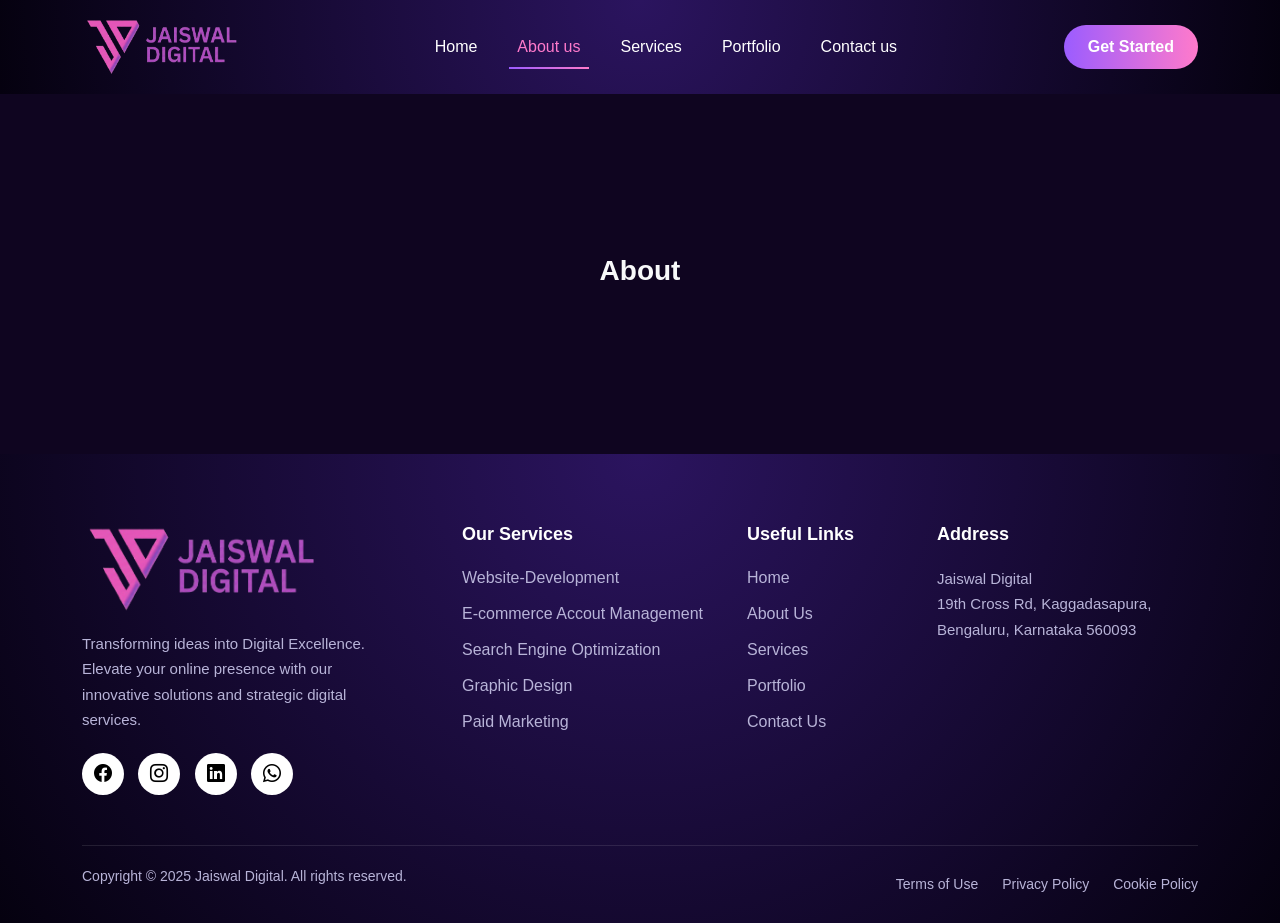
==== about.html @ 60060dbb "page create and navigate route" ====
<!DOCTYPE html>
<html lang="en">
  <head>
    <meta charset="UTF-8" />
    <meta http-equiv="X-UA-Compatible" content="IE=edge" />
    <meta name="viewport" content="width=device-width, initial-scale=1.0" />
    <meta
      name="description"
      content="Digital Marketing Agency and Ecommerce Management Services | Call now!"
    />
    <title>
      Digital Marketing Agency and Ecommerce Management Services | Jaiswal
      Digital
    </title>
    <link rel="icon" href="assets/images/favicon.ico" />
    <link rel="stylesheet" href="assets/css/bootstrap.min.css" />
    <link rel="stylesheet" href="assets/css/style.css" />
    <link
      href="https://cdn.jsdelivr.net/npm/bootstrap-icons/font/bootstrap-icons.css"
      rel="stylesheet"
    />
  </head>
  <body>
    <header class="header">
      <nav class="navbar navbar-expand-lg py-0">
        <div class="container">
          <!-- Logo -->
          <a class="navbar-brand d-flex align-items-center" href="index.html">
            <img
              src="assets/images/jaiswal-digital-logo.png"
              alt="Logo"
              class="logo"
            />
          </a>

          <!-- Mobile Toggle -->
          <button
            class="navbar-toggler text-white"
            type="button"
            data-bs-toggle="collapse"
            data-bs-target="#mainNavbar"
          >
            <span class="navbar-toggler-icon"></span>
          </button>

          <!-- Menu -->
          <div
            class="collapse navbar-collapse justify-content-center"
            id="mainNavbar"
          >
            <ul class="navbar-nav gap-lg-4">
              <li class="nav-item">
                <a class="nav-link " href="index.html">Home</a>
              </li>

              <li class="nav-item">
                <a class="nav-link active" href="about.html">About us</a>
              </li>

              <li class="nav-item">
                <a class="nav-link" href="services.html">Services</a>
              </li>

              <!-- <li class="nav-item dropdown">
                <a
                  class="nav-link dropdown-toggle"
                  href="#"
                  role="button"
                  data-bs-toggle="dropdown"
                >
                  Services
                </a>
                <ul class="dropdown-menu custom-dropdown">
                  <li>
                    <a class="dropdown-item" href="#">Website-Development</a>
                  </li>
                  <li>
                    <a class="dropdown-item" href="#"
                      >E-commerce Accout Management</a
                    >
                  </li>
                  <li>
                    <a class="dropdown-item" href="#">Graphic Designing</a>
                  </li>
                  <li>
                    <a class="dropdown-item" href="#"
                      >Search Engine Optimization</a
                    >
                  </li>
                  <li>
                    <a class="dropdown-item" href="#">Social Media Marketing</a>
                  </li>
                  <li><a class="dropdown-item" href="#">Paid Marketing</a></li>
                </ul>
              </li> -->

              <li class="nav-item">
                <a class="nav-link" href="portfolio.html">Portfolio</a>
              </li>

              <li class="nav-item">
                <a class="nav-link" href="contact.html">Contact us</a>
              </li>
            </ul>
          </div>

          <!-- Button -->
          <div class="d-none d-lg-block">
            <a href="#" class="btn gradient-btn">Get Started</a>
          </div>
        </div>
      </nav>
    </header>

    <Section class="hero-section min-vh-40 d-flex align-items-center">
      <div class=" container">
        <div class="row">
          <div class="col-12 text-center">
            <h1 class=" fs-3 text-light">About</h1>
          </div>
        </div>
      </div>
    </Section>

    <footer class="footer">
      <div class="container">
        <div class="row gy-4">
          <!-- Brand Column -->
          <div class="col-lg-4 col-md-6">
            <div class="footer-brand">
              <div class="d-flex align-items-center mb-3">
                <img
                  src="assets/images/jaiswal-digital-logo.png"
                  alt="Jaiswal-digital"
                  class="footer-logo"
                />
              </div>

              <p class="footer-text pe-lg-5">
                Transforming ideas into Digital Excellence. Elevate your online
                presence with our innovative solutions and strategic digital
                services.
              </p>

              <div class="footer-social">
                <a href="#"><i class="bi bi-facebook"></i></a>
                <a href="#"><i class="bi bi-instagram"></i></a>
                <a href="#"><i class="bi bi-linkedin"></i></a>
                <a href="#"><i class="bi bi-whatsapp"></i></a>
              </div>
            </div>
          </div>

          <!-- Services -->
          <div class="col-lg-3 col-md-6">
            <h5 class="footer-title">Our Services</h5>
            <ul class="footer-links">
              <li><a href="#">Website-Development</a></li>
              <li><a href="#">E-commerce Accout Management</a></li>
              <li><a href="#">Search Engine Optimization</a></li>
              <li><a href="#">Graphic Design</a></li>
              <li><a href="#">Paid Marketing</a></li>
            </ul>
          </div>

          <!-- Support -->
          <div class="col-lg-2 col-md-6">
            <h5 class="footer-title">Useful Links</h5>
            <ul class="footer-links">
              <li><a href="#">Home</a></li>
              <li><a href="#">About Us</a></li>
              <li><a href="#">Services</a></li>
              <li><a href="#">Portfolio</a></li>
              <li><a href="#">Contact Us</a></li>
            </ul>
          </div>

          <!-- Company -->
          <div class="col-lg-3 col-md-6">
            <h5 class="footer-title">Address</h5>
            <p class="footer-text">
                Jaiswal Digital <br/>19th Cross Rd, Kaggadasapura,<br/> Bengaluru, Karnataka 560093
              </p>
          </div>
        </div>

        <!-- Bottom Bar -->
        <div class="footer-bottom">
          <p>Copyright © 2025 Jaiswal Digital. All rights reserved.</p>
          <div class="footer-policy">
            <a href="#">Terms of Use</a>
            <a href="#">Privacy Policy</a>
            <a href="#">Cookie Policy</a>
          </div>
        </div>
      </div>
    </footer>

    <script src="assets/js/bootstrap.bundle.min.js"></script>
    <script src="assets/js/main.js"></script>
  </body>
</html>
---- assets/css/style.css ----
@import url("../fonts/poppins.css");

*,
*::before,
*::after {
    box-sizing: border-box;
    margin: 0;
    padding: 0;
}

body {
    font-family: "Poppins", sans-serif;
    background-color: #0F0520;
}

h1,
h2,
h3 {
    font-weight: 700;
}

p {
    font-weight: 400;
}

.line-through {
    text-decoration: line-through;
}

.text-decoration-none {
    text-decoration: none;
}

.min-vh-40 {
    min-height: 40vh;
}

/* HEADER BACKGROUND */
.header {
    background: radial-gradient(circle at top, #2b145f, #05010f);
    padding: 12px 0;
}

/* LOGO */
.logo {
    width: 10rem;
    height: auto;
    margin-right: 10px;
}

.brand-text {
    font-size: 22px;
    font-weight: 700;
    color: #fff;
}

/* NAV LINKS */
.navbar-nav .nav-link {
    color: #ffffff;
    font-weight: 500;
    position: relative;
}

.navbar-nav .nav-link.active,
.navbar-nav .nav-link:hover {
    color: #ff7acb; 
}

.nav-link.active::after {
  content: "";
  position: absolute;
  bottom: -2px;
  left: 0;
  width: 100%;
  height: 2px;
  background: linear-gradient(90deg, #9b5cff, #ff7acb);
}

/* DROPDOWN */
.custom-dropdown {
    background: #2a243d;
    border-radius: 12px;
    padding: 10px;
    border: none;
}

.custom-dropdown .dropdown-item {
    color: #fff;
    padding: 10px 15px;
    border-radius: 8px;
}

.custom-dropdown .dropdown-item:hover {
    background: #3d345c;
    color: #ff7acb;
}

/* BUTTON */
.gradient-btn {
    padding: 10px 24px;
    border-radius: 30px;
    font-weight: 600;
    color: #fff;
    background: linear-gradient(90deg, #9b5cff, #ff7acb);
    border: none;
}

.gradient-btn:hover {
    opacity: 0.9;
    color: #fff;
}

/* MOBILE FIX */
.navbar-toggler {
    border-color: rgba(255, 255, 255, 0.2);
}

/* FOOTER */
.footer {
    background: radial-gradient(circle at top, #2b145f, #05010f);
    padding: 70px 0 0;
    color: #b8b4d8;
}

.footer-logo {
    width: 15rem;
    height: auto;
}

.footer-text {
    font-size: 15px;
    line-height: 1.7;
    margin-bottom: 20px;
}

/* TITLES */
.footer-title {
    color: #ffffff;
    font-size: 18px;
    margin-bottom: 20px;
    font-weight: 600;
}

/* LINKS */
.footer-links {
    list-style: none;
    padding: 0;
}

.footer-links li {
    margin-bottom: 12px;
}

.footer-links a {
    color: #b8b4d8;
    text-decoration: none;
    transition: 0.3s;
}

.footer-links a:hover {
    color: #ff7acb;
}

/* SOCIAL ICONS */
.footer-social a {
    display: inline-flex;
    align-items: center;
    justify-content: center;
    width: 42px;
    height: 42px;
    border-radius: 50%;
    background: #ffffff;
    color: #000;
    margin-right: 10px;
    font-size: 18px;
    transition: 0.3s;
}

.footer-social a:hover {
    background: linear-gradient(90deg, #9b5cff, #ff7acb);
    color: #fff;
}

/* BOTTOM BAR */
.footer-bottom {
    border-top: 1px solid rgba(255, 255, 255, 0.1);
    margin-top: 50px;
    padding: 20px 0;
    display: flex;
    flex-wrap: wrap;
    justify-content: space-between;
    align-items: center;
    font-size: 14px;
}

.footer-policy a {
    color: #b8b4d8;
    margin-left: 20px;
    text-decoration: none;
}

.footer-policy a:hover {
    color: #ff7acb;
}
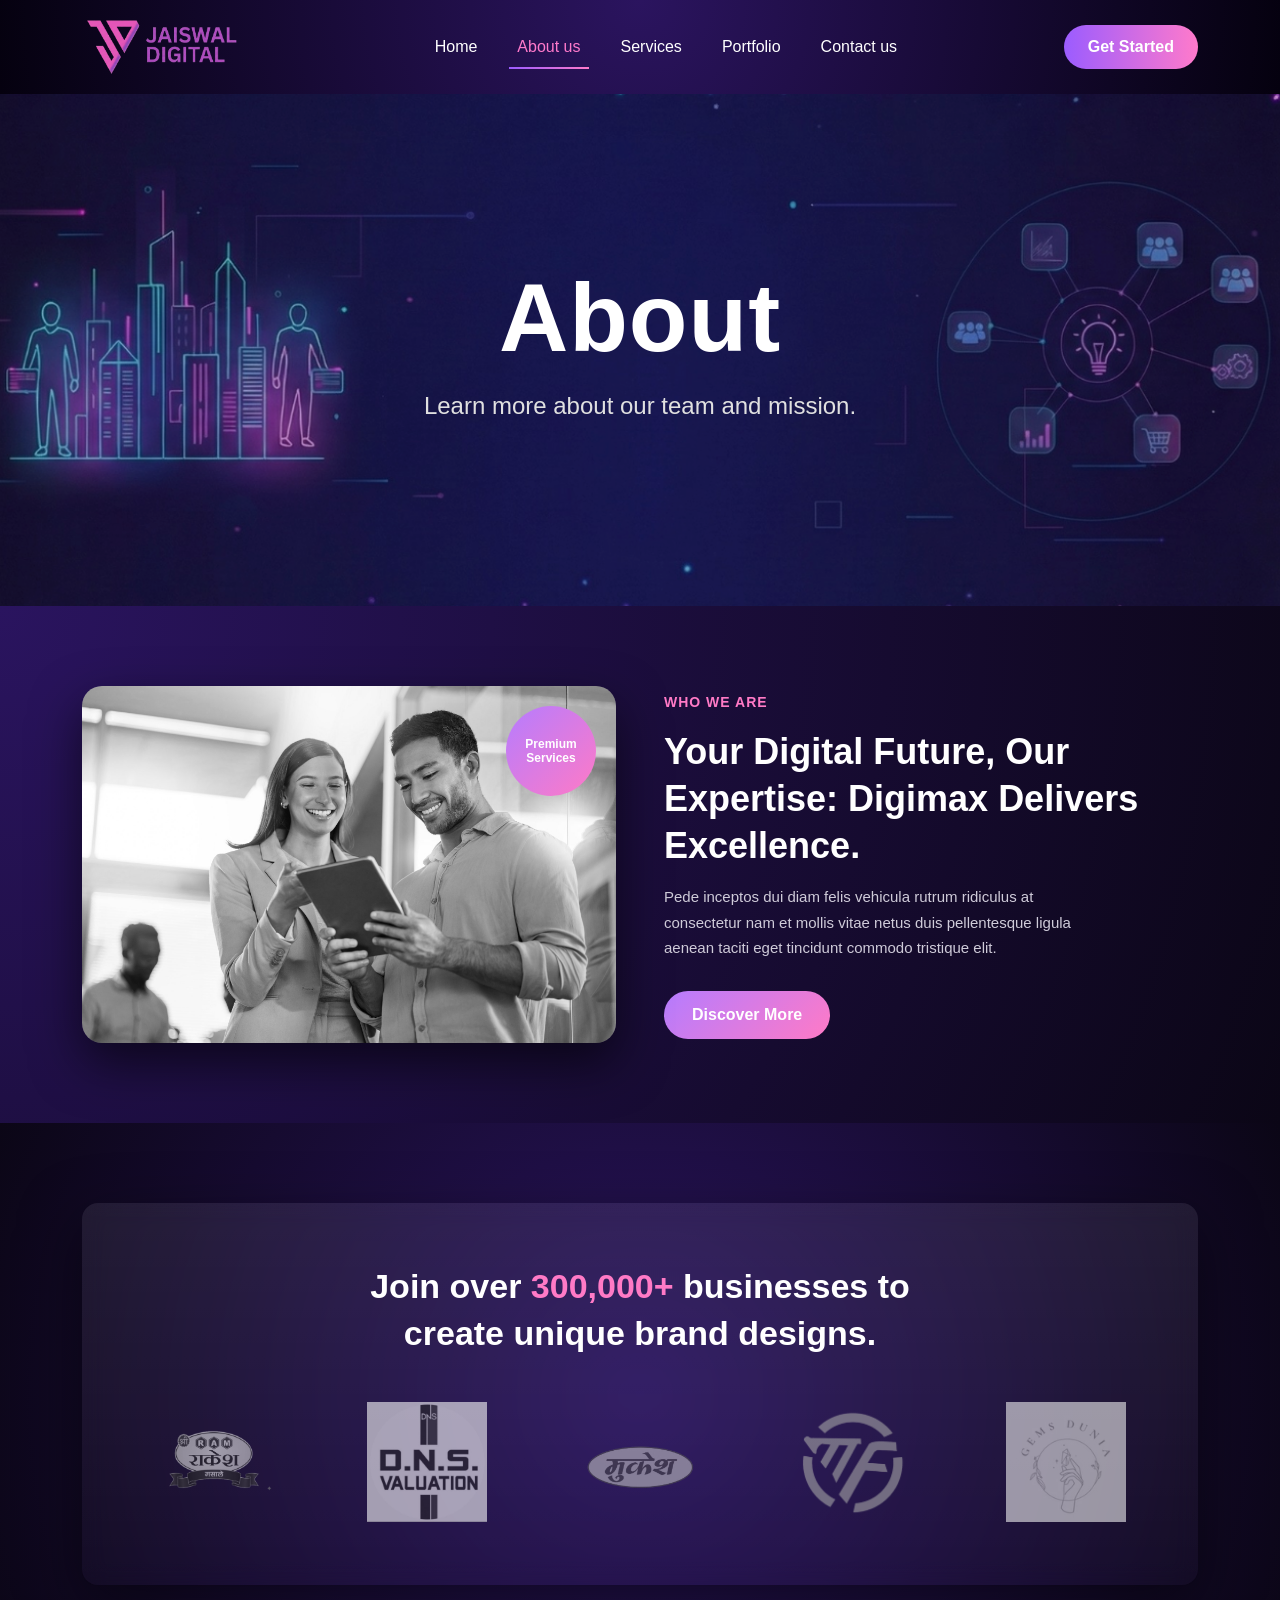
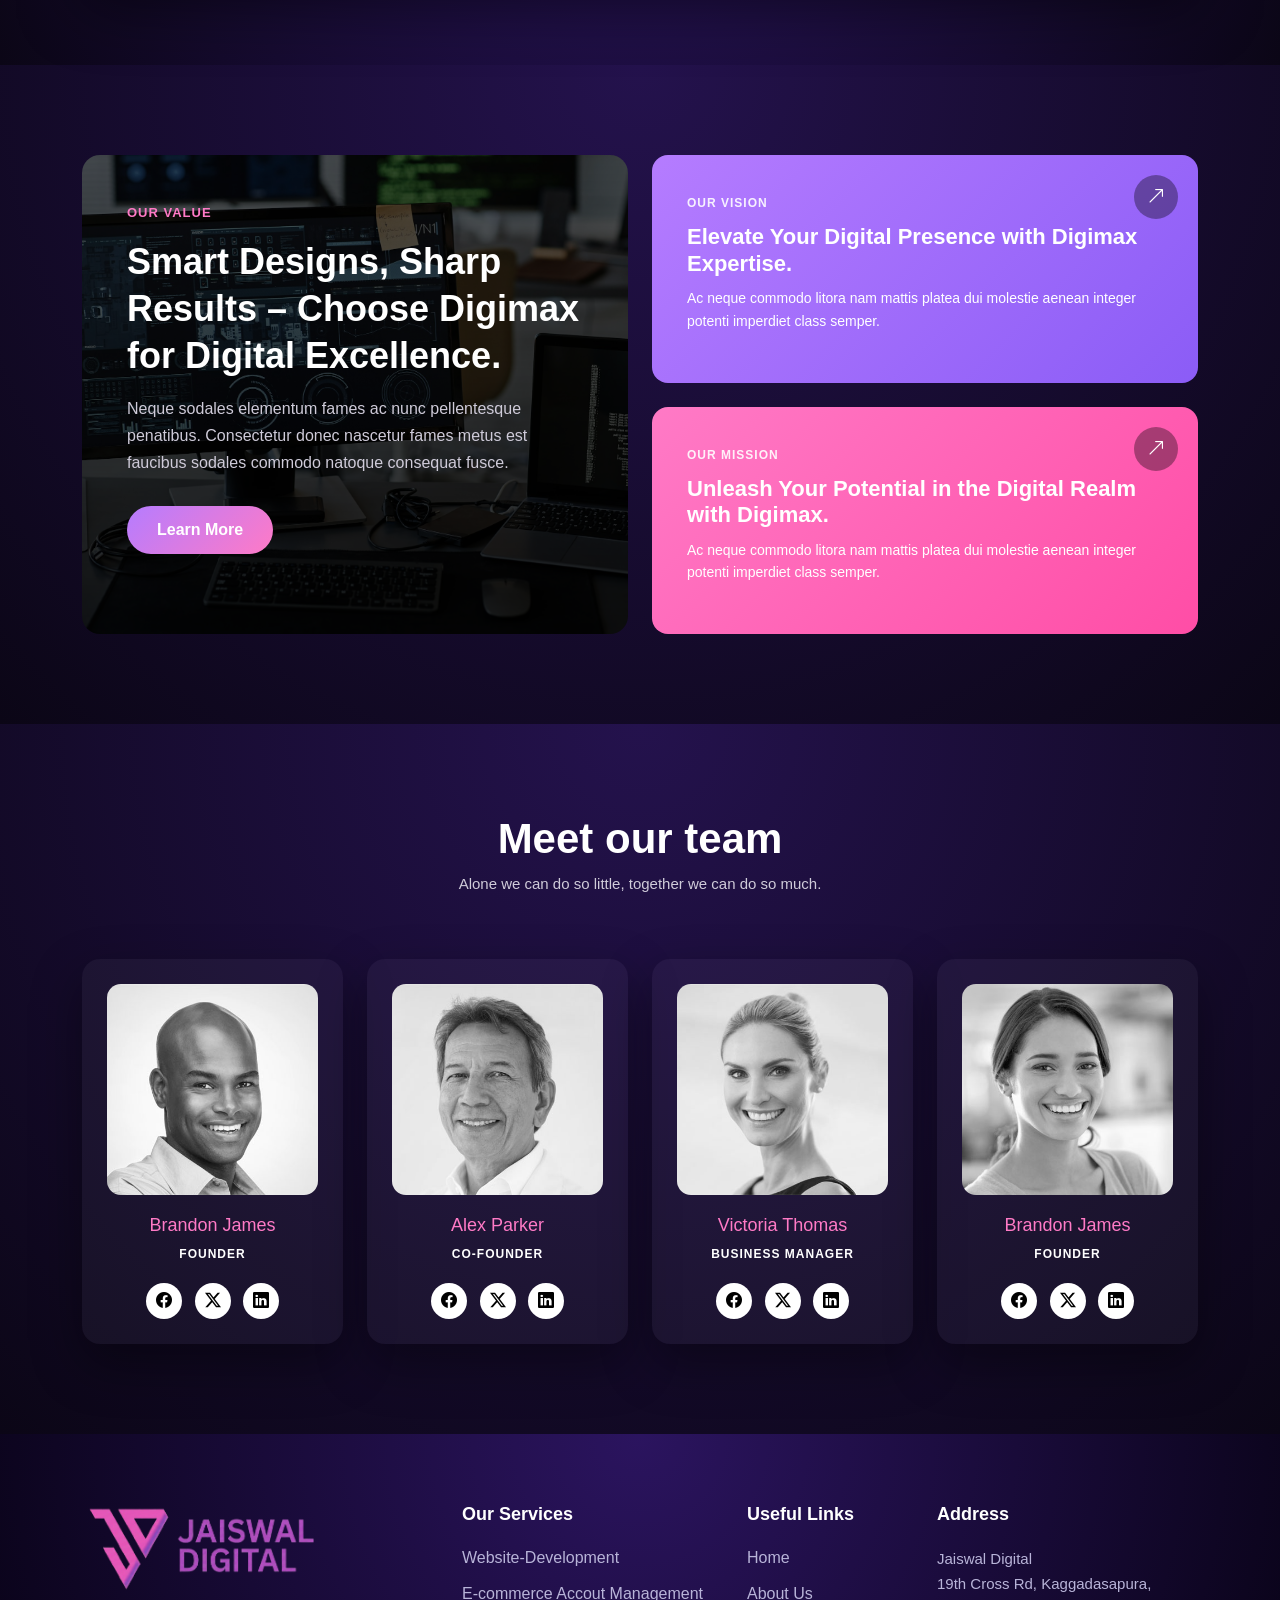
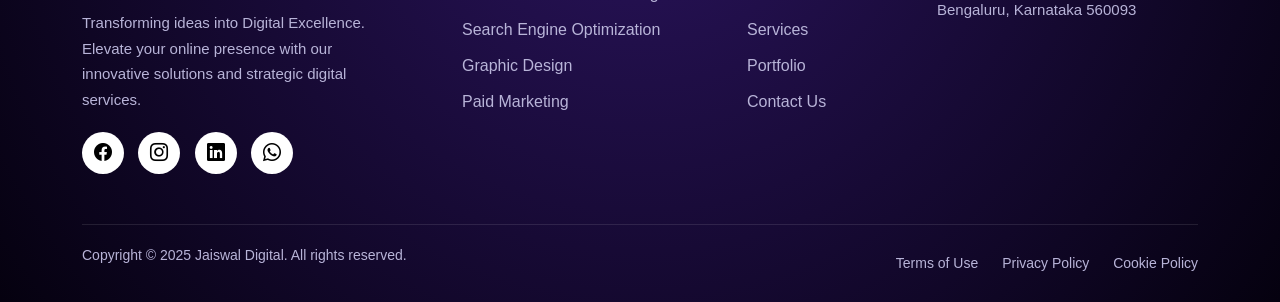
==== commit f34f2f8d: "create about and service page" ====
--- a/about.html
+++ b/about.html
@@ -1,67 +1,52 @@
 <!DOCTYPE html>
 <html lang="en">
-  <head>
-    <meta charset="UTF-8" />
-    <meta http-equiv="X-UA-Compatible" content="IE=edge" />
-    <meta name="viewport" content="width=device-width, initial-scale=1.0" />
-    <meta
-      name="description"
-      content="Digital Marketing Agency and Ecommerce Management Services | Call now!"
-    />
-    <title>
-      Digital Marketing Agency and Ecommerce Management Services | Jaiswal
-      Digital
-    </title>
-    <link rel="icon" href="assets/images/favicon.ico" />
-    <link rel="stylesheet" href="assets/css/bootstrap.min.css" />
-    <link rel="stylesheet" href="assets/css/style.css" />
-    <link
-      href="https://cdn.jsdelivr.net/npm/bootstrap-icons/font/bootstrap-icons.css"
-      rel="stylesheet"
-    />
-  </head>
-  <body>
-    <header class="header">
-      <nav class="navbar navbar-expand-lg py-0">
-        <div class="container">
-          <!-- Logo -->
-          <a class="navbar-brand d-flex align-items-center" href="index.html">
-            <img
-              src="assets/images/jaiswal-digital-logo.png"
-              alt="Logo"
-              class="logo"
-            />
-          </a>
-
-          <!-- Mobile Toggle -->
-          <button
-            class="navbar-toggler text-white"
-            type="button"
-            data-bs-toggle="collapse"
-            data-bs-target="#mainNavbar"
-          >
-            <span class="navbar-toggler-icon"></span>
-          </button>
-
-          <!-- Menu -->
-          <div
-            class="collapse navbar-collapse justify-content-center"
-            id="mainNavbar"
-          >
-            <ul class="navbar-nav gap-lg-4">
-              <li class="nav-item">
-                <a class="nav-link " href="index.html">Home</a>
-              </li>
-
-              <li class="nav-item">
-                <a class="nav-link active" href="about.html">About us</a>
-              </li>
-
-              <li class="nav-item">
-                <a class="nav-link" href="services.html">Services</a>
-              </li>
-
-              <!-- <li class="nav-item dropdown">
+
+<head>
+  <meta charset="UTF-8" />
+  <meta http-equiv="X-UA-Compatible" content="IE=edge" />
+  <meta name="viewport" content="width=device-width, initial-scale=1.0" />
+  <meta name="description" content="Digital Marketing Agency and Ecommerce Management Services | Call now!" />
+  <title>
+    Digital Marketing Agency and Ecommerce Management Services | Jaiswal
+    Digital
+  </title>
+  <link rel="icon" href="assets/images/favicon.ico" />
+  <link rel="stylesheet" href="assets/css/bootstrap.min.css" />
+  <link rel="stylesheet" href="assets/css/style.css" />
+  <link rel="stylesheet" href="assets/css/about.css" />
+  <link href="https://cdn.jsdelivr.net/npm/bootstrap-icons/font/bootstrap-icons.css" rel="stylesheet" />
+</head>
+
+<body>
+  <header class="header">
+    <nav class="navbar navbar-expand-lg py-0">
+      <div class="container">
+        <!-- Logo -->
+        <a class="navbar-brand d-flex align-items-center" href="index.html">
+          <img src="assets/images/jaiswal-digital-logo.png" alt="Logo" class="logo" />
+        </a>
+
+        <!-- Mobile Toggle -->
+        <button class="navbar-toggler text-white" type="button" data-bs-toggle="collapse" data-bs-target="#mainNavbar">
+          <span class="navbar-toggler-icon"></span>
+        </button>
+
+        <!-- Menu -->
+        <div class="collapse navbar-collapse justify-content-center" id="mainNavbar">
+          <ul class="navbar-nav gap-lg-4">
+            <li class="nav-item">
+              <a class="nav-link " href="index.html">Home</a>
+            </li>
+
+            <li class="nav-item">
+              <a class="nav-link active" href="about.html">About us</a>
+            </li>
+
+            <li class="nav-item">
+              <a class="nav-link" href="services.html">Services</a>
+            </li>
+
+            <!-- <li class="nav-item dropdown">
                 <a
                   class="nav-link dropdown-toggle"
                   href="#"
@@ -94,109 +79,315 @@
                 </ul>
               </li> -->
 
-              <li class="nav-item">
-                <a class="nav-link" href="portfolio.html">Portfolio</a>
-              </li>
-
-              <li class="nav-item">
-                <a class="nav-link" href="contact.html">Contact us</a>
-              </li>
-            </ul>
-          </div>
-
-          <!-- Button -->
-          <div class="d-none d-lg-block">
-            <a href="#" class="btn gradient-btn">Get Started</a>
-          </div>
-        </div>
-      </nav>
-    </header>
-
-    <Section class="hero-section min-vh-40 d-flex align-items-center">
-      <div class=" container">
-        <div class="row">
-          <div class="col-12 text-center">
-            <h1 class=" fs-3 text-light">About</h1>
-          </div>
-        </div>
-      </div>
-    </Section>
-
-    <footer class="footer">
-      <div class="container">
-        <div class="row gy-4">
-          <!-- Brand Column -->
-          <div class="col-lg-4 col-md-6">
-            <div class="footer-brand">
-              <div class="d-flex align-items-center mb-3">
-                <img
-                  src="assets/images/jaiswal-digital-logo.png"
-                  alt="Jaiswal-digital"
-                  class="footer-logo"
-                />
+            <li class="nav-item">
+              <a class="nav-link" href="portfolio.html">Portfolio</a>
+            </li>
+
+            <li class="nav-item">
+              <a class="nav-link" href="contact.html">Contact us</a>
+            </li>
+          </ul>
+        </div>
+
+        <!-- Button -->
+        <div class="d-none d-lg-block">
+          <a href="#" class="btn gradient-btn">Get Started</a>
+        </div>
+      </div>
+    </nav>
+  </header>
+
+  <section class="hero-section d-flex align-items-center">
+    <div class="container">
+      <div class="row">
+        <div class="col-12 text-center">
+          <h1 class="hero-title">About</h1>
+          <p class="hero-subtitle">
+            Learn more about our team and mission.
+          </p>
+        </div>
+      </div>
+    </div>
+  </section>
+
+  <section class="about-section">
+    <div class="container">
+      <div class="row align-items-center g-5">
+        <!-- Left Image -->
+        <div class="col-lg-6">
+          <div class="about-image-wrapper">
+            <img src="assets/images/about-pic1.jpg" alt="About Us" class="about-image" />
+
+            <!-- Badge -->
+            <div class="premium-badge">
+              <span>Premium<br>Services</span>
+            </div>
+          </div>
+        </div>
+
+        <!-- Right Content -->
+        <div class="col-lg-6">
+          <div class="about-content pe-5">
+            <span class="section-tag">WHO WE ARE</span>
+
+            <h2>
+              Your Digital Future, Our Expertise:
+              Digimax Delivers Excellence.
+            </h2>
+
+            <p class="pe-5">
+              Pede inceptos dui diam felis vehicula rutrum ridiculus at consectetur
+              nam et mollis vitae netus duis pellentesque ligula aenean taciti
+              eget tincidunt commodo tristique elit.
+            </p>
+
+            <a href="#" class="btn-discover">Discover More</a>
+          </div>
+        </div>
+
+      </div>
+    </div>
+  </section>
+
+  <section class="trusted-section">
+    <div class="container">
+      <div class="trusted-box">
+
+        <h2 class="trusted-title">
+          Join over <span>300,000+</span> businesses to<br>
+          create unique brand designs.
+        </h2>
+
+        <div class="trusted-logos">
+          <img src="assets/images/rakesh-masala-logo.png" alt="Brand Logo">
+          <img src="assets/images/dns-valuation.jpeg" alt="Brand Logo">
+          <img src="assets/images/mukesh-logo.png" alt="Brand Logo">
+          <img src="assets/images/mobile-factory.png" alt="Brand Logo">
+          <img src="assets/images/gems-dunia-logo.avif" alt="Brand Logo">
+        </div>
+
+      </div>
+    </div>
+  </section>
+
+  <section class="vision-mission-section">
+    <div class="container">
+      <div class="row g-4 align-items-stretch">
+
+        <!-- LEFT CONTENT -->
+        <div class="col-lg-6">
+          <div class="vision-left h-100">
+            <span class="tag">OUR VALUE</span>
+
+            <h2>
+              Smart Designs, Sharp Results – Choose
+              Digimax for Digital Excellence.
+            </h2>
+
+            <p>
+              Neque sodales elementum fames ac nunc pellentesque penatibus.
+              Consectetur donec nascetur fames metus est faucibus sodales
+              commodo natoque consequat fusce.
+            </p>
+
+            <a href="#" class="btn-learn">Learn More</a>
+          </div>
+        </div>
+
+        <!-- RIGHT CONTENT -->
+        <div class="col-lg-6">
+          <div class="row g-4">
+
+            <!-- Vision -->
+            <div class="col-12">
+              <div class="info-card purple">
+                <span class="small-tag">OUR VISION</span>
+                <h3>Elevate Your Digital Presence with Digimax Expertise.</h3>
+                <p>
+                  Ac neque commodo litora nam mattis platea dui molestie aenean
+                  integer potenti imperdiet class semper.
+                </p>
+
+                <span class="arrow-btn">
+                  <i class="bi bi-arrow-up-right"></i>
+                </span>
               </div>
-
-              <p class="footer-text pe-lg-5">
-                Transforming ideas into Digital Excellence. Elevate your online
-                presence with our innovative solutions and strategic digital
-                services.
-              </p>
-
-              <div class="footer-social">
-                <a href="#"><i class="bi bi-facebook"></i></a>
-                <a href="#"><i class="bi bi-instagram"></i></a>
-                <a href="#"><i class="bi bi-linkedin"></i></a>
-                <a href="#"><i class="bi bi-whatsapp"></i></a>
+            </div>
+
+            <!-- Mission -->
+            <div class="col-12">
+              <div class="info-card pink">
+                <span class="small-tag">OUR MISSION</span>
+                <h3>Unleash Your Potential in the Digital Realm with Digimax.</h3>
+                <p>
+                  Ac neque commodo litora nam mattis platea dui molestie aenean
+                  integer potenti imperdiet class semper.
+                </p>
+
+                <span class="arrow-btn">
+                  <i class="bi bi-arrow-up-right"></i>
+                </span>
               </div>
             </div>
-          </div>
-
-          <!-- Services -->
-          <div class="col-lg-3 col-md-6">
-            <h5 class="footer-title">Our Services</h5>
-            <ul class="footer-links">
-              <li><a href="#">Website-Development</a></li>
-              <li><a href="#">E-commerce Accout Management</a></li>
-              <li><a href="#">Search Engine Optimization</a></li>
-              <li><a href="#">Graphic Design</a></li>
-              <li><a href="#">Paid Marketing</a></li>
-            </ul>
-          </div>
-
-          <!-- Support -->
-          <div class="col-lg-2 col-md-6">
-            <h5 class="footer-title">Useful Links</h5>
-            <ul class="footer-links">
-              <li><a href="#">Home</a></li>
-              <li><a href="#">About Us</a></li>
-              <li><a href="#">Services</a></li>
-              <li><a href="#">Portfolio</a></li>
-              <li><a href="#">Contact Us</a></li>
-            </ul>
-          </div>
-
-          <!-- Company -->
-          <div class="col-lg-3 col-md-6">
-            <h5 class="footer-title">Address</h5>
-            <p class="footer-text">
-                Jaiswal Digital <br/>19th Cross Rd, Kaggadasapura,<br/> Bengaluru, Karnataka 560093
-              </p>
-          </div>
-        </div>
-
-        <!-- Bottom Bar -->
-        <div class="footer-bottom">
-          <p>Copyright © 2025 Jaiswal Digital. All rights reserved.</p>
-          <div class="footer-policy">
-            <a href="#">Terms of Use</a>
-            <a href="#">Privacy Policy</a>
-            <a href="#">Cookie Policy</a>
-          </div>
-        </div>
-      </div>
-    </footer>
-
-    <script src="assets/js/bootstrap.bundle.min.js"></script>
-    <script src="assets/js/main.js"></script>
-  </body>
-</html>
+
+          </div>
+        </div>
+
+      </div>
+    </div>
+  </section>
+
+  <section class="team-section">
+    <div class="container">
+
+      <!-- Section Heading -->
+      <div class="row mb-5 align-items-center">
+        <div class="col-lg-12 text-center">
+          <h2 class="team-title">Meet our team</h2>
+          <p class="team-subtitle">
+            Alone we can do so little, together we can do so much.
+          </p>
+        </div>
+      </div>
+
+      <!-- Team Cards -->
+      <div class="row g-4">
+
+        <!-- Team Member -->
+        <div class="col-lg-3 col-md-6">
+          <div class="team-card">
+            <img src="./assets/images/team1.jpg" alt="Team Member">
+            <h4>Brandon James</h4>
+            <span>FOUNDER</span>
+
+            <div class="team-social">
+              <a href="#"><i class="bi bi-facebook"></i></a>
+              <a href="#"><i class="bi bi-twitter-x"></i></a>
+              <a href="#"><i class="bi bi-linkedin"></i></a>
+            </div>
+          </div>
+        </div>
+
+        <div class="col-lg-3 col-md-6">
+          <div class="team-card">
+            <img src="./assets/images/team2.jpg" alt="Team Member">
+            <h4>Alex Parker</h4>
+            <span>CO-FOUNDER</span>
+
+            <div class="team-social">
+              <a href="#"><i class="bi bi-facebook"></i></a>
+              <a href="#"><i class="bi bi-twitter-x"></i></a>
+              <a href="#"><i class="bi bi-linkedin"></i></a>
+            </div>
+          </div>
+        </div>
+
+        <!-- Active / Highlighted Card -->
+        <div class="col-lg-3 col-md-6">
+          <div class="team-card">
+            <img src="./assets/images/team3.jpg" alt="Team Member">
+            <h4>Victoria Thomas</h4>
+            <span>BUSINESS MANAGER</span>
+
+            <div class="team-social">
+              <a href="#"><i class="bi bi-facebook"></i></a>
+              <a href="#"><i class="bi bi-twitter-x"></i></a>
+              <a href="#"><i class="bi bi-linkedin"></i></a>
+            </div>
+          </div>
+        </div>
+
+        <div class="col-lg-3 col-md-6">
+          <div class="team-card">
+            <img src="./assets/images/team4.jpg" alt="Team Member">
+            <h4>Brandon James</h4>
+            <span>FOUNDER</span>
+
+            <div class="team-social">
+              <a href="#"><i class="bi bi-facebook"></i></a>
+              <a href="#"><i class="bi bi-twitter-x"></i></a>
+              <a href="#"><i class="bi bi-linkedin"></i></a>
+            </div>
+          </div>
+        </div>
+
+      </div>
+    </div>
+  </section>
+
+
+  <footer class="footer">
+    <div class="container">
+      <div class="row gy-4">
+        <!-- Brand Column -->
+        <div class="col-lg-4 col-md-6">
+          <div class="footer-brand">
+            <div class="d-flex align-items-center mb-3">
+              <img src="assets/images/jaiswal-digital-logo.png" alt="Jaiswal-digital" class="footer-logo" />
+            </div>
+
+            <p class="footer-text pe-lg-5">
+              Transforming ideas into Digital Excellence. Elevate your online
+              presence with our innovative solutions and strategic digital
+              services.
+            </p>
+
+            <div class="footer-social">
+              <a href="#"><i class="bi bi-facebook"></i></a>
+              <a href="#"><i class="bi bi-instagram"></i></a>
+              <a href="#"><i class="bi bi-linkedin"></i></a>
+              <a href="#"><i class="bi bi-whatsapp"></i></a>
+            </div>
+          </div>
+        </div>
+
+        <!-- Services -->
+        <div class="col-lg-3 col-md-6">
+          <h5 class="footer-title">Our Services</h5>
+          <ul class="footer-links">
+            <li><a href="#">Website-Development</a></li>
+            <li><a href="#">E-commerce Accout Management</a></li>
+            <li><a href="#">Search Engine Optimization</a></li>
+            <li><a href="#">Graphic Design</a></li>
+            <li><a href="#">Paid Marketing</a></li>
+          </ul>
+        </div>
+
+        <!-- Support -->
+        <div class="col-lg-2 col-md-6">
+          <h5 class="footer-title">Useful Links</h5>
+          <ul class="footer-links">
+            <li><a href="#">Home</a></li>
+            <li><a href="#">About Us</a></li>
+            <li><a href="#">Services</a></li>
+            <li><a href="#">Portfolio</a></li>
+            <li><a href="#">Contact Us</a></li>
+          </ul>
+        </div>
+
+        <!-- Company -->
+        <div class="col-lg-3 col-md-6">
+          <h5 class="footer-title">Address</h5>
+          <p class="footer-text">
+            Jaiswal Digital <br />19th Cross Rd, Kaggadasapura,<br /> Bengaluru, Karnataka 560093
+          </p>
+        </div>
+      </div>
+
+      <!-- Bottom Bar -->
+      <div class="footer-bottom">
+        <p>Copyright © 2025 Jaiswal Digital. All rights reserved.</p>
+        <div class="footer-policy">
+          <a href="#">Terms of Use</a>
+          <a href="#">Privacy Policy</a>
+          <a href="#">Cookie Policy</a>
+        </div>
+      </div>
+    </div>
+  </footer>
+
+  <script src="assets/js/bootstrap.bundle.min.js"></script>
+  <script src="assets/js/main.js"></script>
+</body>
+
+</html>
--- a/assets/css/style.css
+++ b/assets/css/style.css
@@ -63,17 +63,17 @@
 
 .navbar-nav .nav-link.active,
 .navbar-nav .nav-link:hover {
-    color: #ff7acb; 
+    color: #ff7acb;
 }
 
 .nav-link.active::after {
-  content: "";
-  position: absolute;
-  bottom: -2px;
-  left: 0;
-  width: 100%;
-  height: 2px;
-  background: linear-gradient(90deg, #9b5cff, #ff7acb);
+    content: "";
+    position: absolute;
+    bottom: -2px;
+    left: 0;
+    width: 100%;
+    height: 2px;
+    background: linear-gradient(90deg, #9b5cff, #ff7acb);
 }
 
 /* DROPDOWN */
--- a/assets/css/about.css
+++ b/assets/css/about.css
@@ -0,0 +1,413 @@
+/* ================================
+   HERO SECTION
+================================ */
+.hero-section {
+    min-height: 32rem;
+    background: url("../images/about-banner.png") center / cover no-repeat;
+    position: relative;
+}
+
+.hero-section::before {
+    content: "";
+    position: absolute;
+    inset: 0;
+    background: rgba(10, 5, 25, 0.2);
+}
+
+.hero-section .container {
+    position: relative;
+    z-index: 2;
+}
+
+.hero-title {
+    font-size: 6rem;
+    font-weight: 700;
+    color: #ffffff;
+    letter-spacing: 1px;
+}
+
+.hero-subtitle {
+    margin-top: 12px;
+    font-size: 1.5rem;
+    color: #e0e0e0;
+    line-height: 1.6;
+}
+
+/* ================================
+   ABOUT SECTION
+================================ */
+.about-section {
+    padding: 80px 0;
+    background: radial-gradient(circle at top left, #2a145f, #0b0616);
+}
+
+/* Image */
+.about-image-wrapper {
+    position: relative;
+    border-radius: 20px;
+    overflow: hidden;
+    box-shadow: 0 20px 50px rgba(0, 0, 0, 0.6);
+}
+
+.about-image {
+    width: 100%;
+    display: block;
+    filter: grayscale(100%);
+    transition: filter 0.4s ease, transform 0.4s ease;
+}
+
+.about-image-wrapper:hover .about-image {
+    filter: grayscale(0%);
+    transform: scale(1.03);
+}
+
+/* Badge */
+.premium-badge {
+    position: absolute;
+    top: 20px;
+    right: 20px;
+    width: 90px;
+    height: 90px;
+    background: linear-gradient(135deg, #b57cff, #ff7ac6);
+    border-radius: 50%;
+    display: flex;
+    align-items: center;
+    justify-content: center;
+}
+
+.premium-badge span {
+    color: #fff;
+    font-size: 12px;
+    font-weight: 600;
+    text-align: center;
+    line-height: 1.2;
+}
+
+/* Content */
+.about-content {
+    color: #ffffff;
+}
+
+.section-tag {
+    color: #ff7ac6;
+    font-size: 14px;
+    font-weight: 600;
+    letter-spacing: 1px;
+}
+
+.about-content h2 {
+    font-size: 36px;
+    font-weight: 700;
+    margin: 15px 0;
+    line-height: 1.3;
+}
+
+.about-content p {
+    color: #cfcbd9;
+    font-size: 15px;
+    line-height: 1.7;
+    margin-bottom: 30px;
+}
+
+/* Button */
+.btn-discover {
+    display: inline-block;
+    padding: 12px 28px;
+    border-radius: 30px;
+    background: linear-gradient(135deg, #b57cff, #ff7ac6);
+    color: #fff;
+    text-decoration: none;
+    font-weight: 600;
+    transition: background 0.3s ease, transform 0.3s ease;
+}
+
+.btn-discover:hover {
+    background: linear-gradient(135deg, #ff7ac6, #b57cff);
+    transform: translateY(-2px);
+}
+
+/* ================================
+   TRUSTED / BRANDS SECTION
+================================ */
+.trusted-section {
+    padding: 80px 0;
+    background: radial-gradient(circle at center, #2a145f, #0b0616);
+}
+
+.trusted-box {
+    background: linear-gradient(180deg,
+            rgba(255, 255, 255, 0.08),
+            rgba(255, 255, 255, 0.02));
+    border-radius: 16px;
+    padding: 60px 40px;
+    text-align: center;
+    backdrop-filter: blur(12px);
+    box-shadow: 0 20px 60px rgba(0, 0, 0, 0.5);
+}
+
+.trusted-title {
+    color: #ffffff;
+    font-size: 34px;
+    font-weight: 700;
+    line-height: 1.4;
+    margin-bottom: 40px;
+}
+
+.trusted-title span {
+    color: #ff7ac6;
+}
+
+.trusted-logos {
+    display: grid;
+    grid-template-columns: repeat(auto-fit, minmax(120px, 1fr));
+    gap: 30px;
+    align-items: center;
+}
+
+.trusted-logos img {
+    max-width: 120px;
+    margin: auto;
+    opacity: 0.6;
+    filter: grayscale(100%);
+    transition: all 0.3s ease;
+}
+
+.trusted-logos img:hover {
+    opacity: 1;
+    filter: grayscale(0%);
+    transform: scale(1.05);
+}
+
+/* ================================
+   VISION & MISSION SECTION
+================================ */
+.vision-mission-section {
+    padding: 90px 0;
+    background: radial-gradient(circle at top, #24124d, #0b0616);
+}
+
+/* Left Card */
+.vision-left {
+    height: 100%;
+    background:
+        linear-gradient(rgba(0, 0, 0, 0.6), rgba(0, 0, 0, 0.85)),
+        url("../images/about-pic2.jpg") center / cover no-repeat;
+    border-radius: 18px;
+    padding: 45px;
+    color: #ffffff;
+}
+
+.tag {
+    color: #ff7ac6;
+    font-size: 13px;
+    font-weight: 600;
+    letter-spacing: 1px;
+}
+
+.vision-left h2 {
+    font-size: 36px;
+    margin: 15px 0;
+    line-height: 1.3;
+}
+
+.vision-left p {
+    color: #cfcbd9;
+    line-height: 1.7;
+    margin-bottom: 30px;
+}
+
+.btn-learn {
+    display: inline-block;
+    padding: 12px 30px;
+    border-radius: 30px;
+    background: linear-gradient(135deg, #b57cff, #ff7ac6);
+    color: #ffffff;
+    text-decoration: none;
+    font-weight: 600;
+}
+
+/* Right Cards */
+.info-card {
+    position: relative;
+    padding: 35px;
+    border-radius: 16px;
+    color: #ffffff;
+    transition: transform 0.35s ease;
+}
+
+.info-card:hover {
+    transform: translateY(-6px);
+}
+
+.info-card h3 {
+    font-size: 22px;
+    margin: 10px 0;
+}
+
+.info-card p {
+    font-size: 14px;
+    line-height: 1.6;
+}
+
+.small-tag {
+    font-size: 12px;
+    font-weight: 600;
+    letter-spacing: 1px;
+    opacity: 0.9;
+}
+
+.info-card.purple {
+    background: linear-gradient(135deg, #b57cff, #8b5cf6);
+}
+
+.info-card.pink {
+    background: linear-gradient(135deg, #ff7ac6, #ff4da6);
+}
+
+/* Arrow Button (Bootstrap Icon) */
+.arrow-btn {
+    position: absolute;
+    top: 20px;
+    right: 20px;
+    width: 44px;
+    height: 44px;
+    background: rgba(0, 0, 0, 0.35);
+    border-radius: 50%;
+    display: flex;
+    align-items: center;
+    justify-content: center;
+}
+
+.arrow-btn i {
+    font-size: 18px;
+    color: #ffffff;
+    transition: transform 0.35s ease;
+}
+
+/* Arrow rotate on hover */
+.info-card:hover .arrow-btn i {
+    transform: rotate(45deg);
+}
+
+.team-section {
+    padding: 90px 0;
+    background: radial-gradient(circle at top, #24124d, #0b0616);
+}
+
+/* Heading */
+.team-title {
+    color: #ffffff;
+    font-size: 42px;
+    font-weight: 700;
+}
+
+.team-subtitle {
+    color: #cfcbd9;
+    font-size: 15px;
+
+}
+
+/* Card */
+.team-card {
+    background: rgba(255, 255, 255, 0.04);
+    border-radius: 18px;
+    padding: 25px;
+    text-align: center;
+    transition: all 0.35s ease;
+    box-shadow: 0 20px 50px rgba(0, 0, 0, 0.4);
+}
+
+.team-card img {
+    width: 100%;
+    border-radius: 14px;
+    margin-bottom: 20px;
+    filter: grayscale(100%);
+    transition: all 0.35s ease;
+}
+
+.team-card h4 {
+    color: #ff7ac6;
+    font-size: 18px;
+    margin-bottom: 4px;
+}
+
+.team-card span {
+    color: #ffffff;
+    font-size: 12px;
+    font-weight: 600;
+    letter-spacing: 1px;
+}
+
+/* Social Icons */
+.team-social {
+    margin-top: 18px;
+}
+
+.team-social a {
+    display: inline-flex;
+    align-items: center;
+    justify-content: center;
+    width: 36px;
+    height: 36px;
+    background: #ffffff;
+    color: #000000;
+    border-radius: 50%;
+    margin: 0 4px;
+    transition: all 0.3s ease;
+}
+
+.team-social a:hover {
+    background: #ff7ac6;
+    color: #ffffff;
+}
+
+/* Hover Effects */
+.team-card:hover {
+    transform: translateY(-10px);
+    border: 1px solid #b57cff;
+}
+
+.team-card:hover img {
+    filter: grayscale(0%);
+}
+
+
+.team-card.active img {
+    filter: grayscale(0%);
+}
+
+/* ================================
+   RESPONSIVE
+================================ */
+@media (max-width: 991px) {
+    .hero-title {
+        font-size: 4rem;
+    }
+
+    .vision-left {
+        padding: 35px;
+    }
+}
+
+@media (max-width: 768px) {
+    .trusted-title {
+        font-size: 26px;
+    }
+
+    .trusted-box {
+        padding: 40px 20px;
+    }
+
+    .hero-title {
+        font-size: 3rem;
+    }
+
+    .team-title {
+        font-size: 32px;
+    }
+
+    .team-subtitle {
+        text-align: left;
+        margin-top: 10px;
+    }
+}
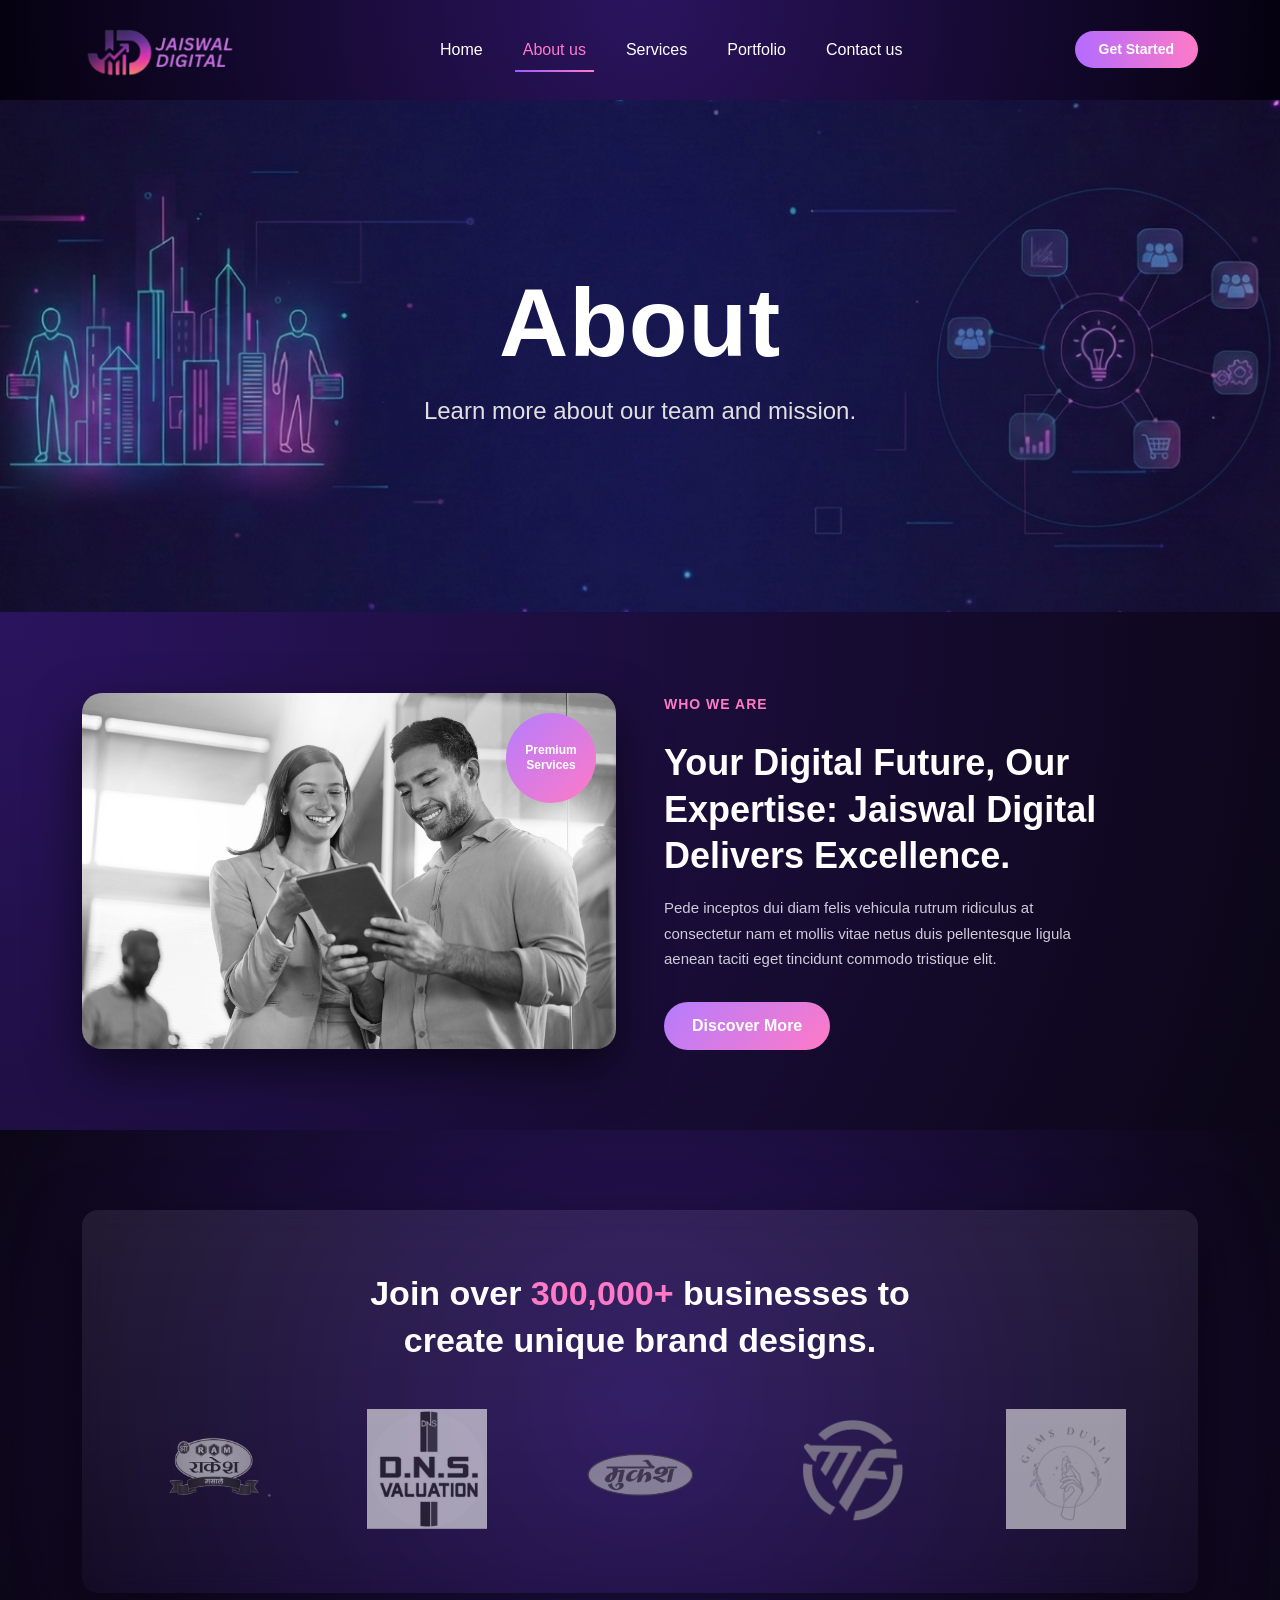
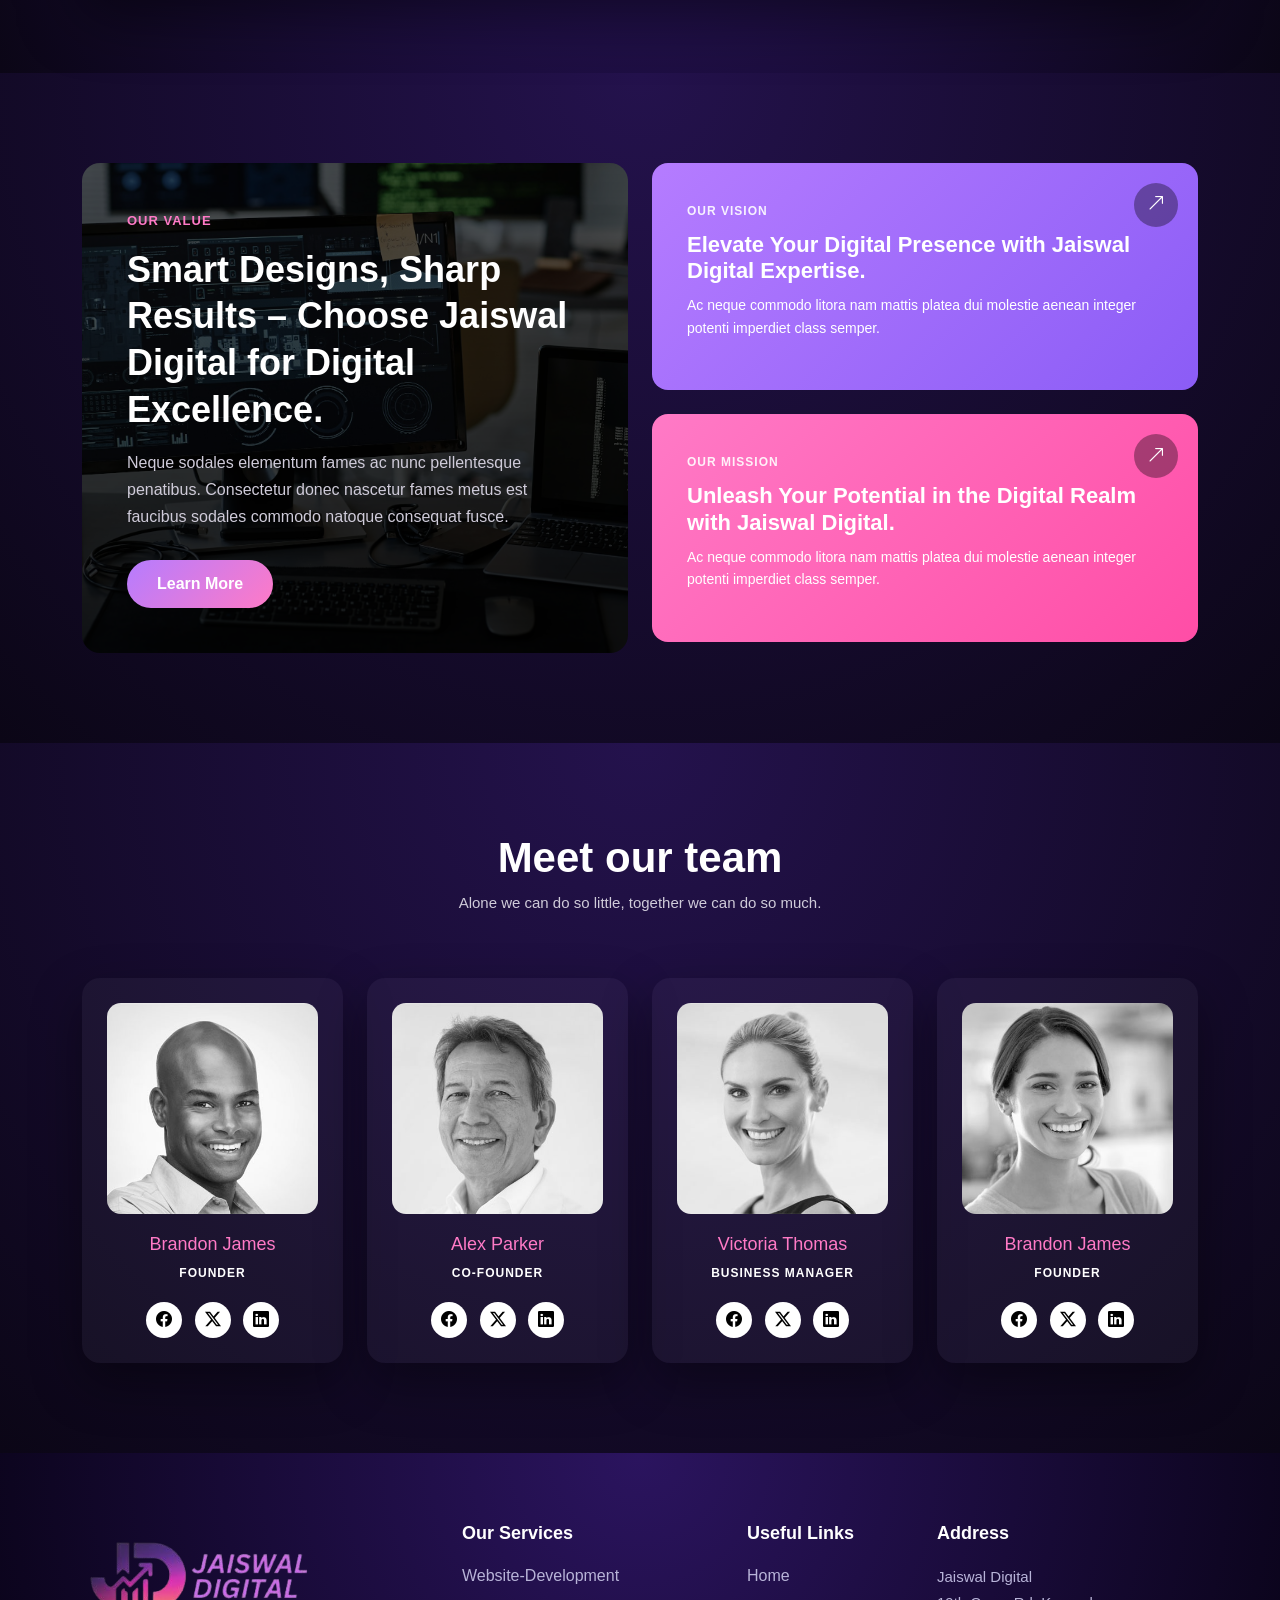
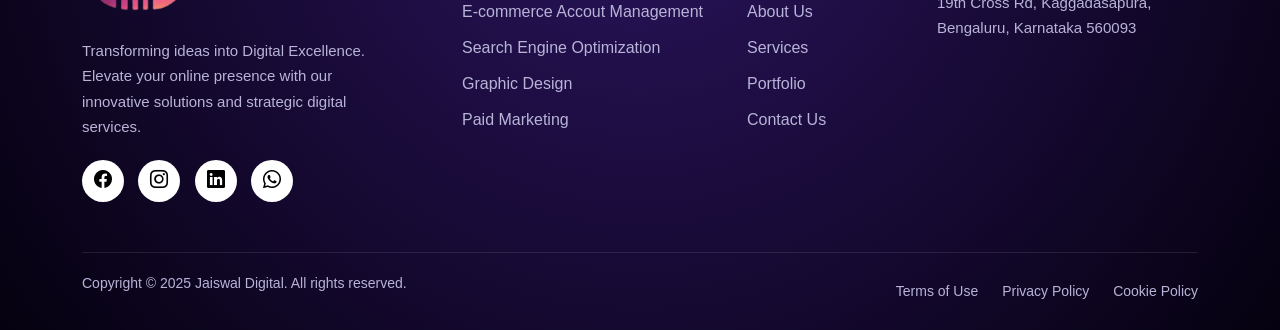
==== commit 92f2d08a: "home page create" ====
--- a/about.html
+++ b/about.html
@@ -10,7 +10,7 @@
     Digital Marketing Agency and Ecommerce Management Services | Jaiswal
     Digital
   </title>
-  <link rel="icon" href="assets/images/favicon.ico" />
+  <link rel="icon" href="assets/images/favicon.png" />
   <link rel="stylesheet" href="assets/css/bootstrap.min.css" />
   <link rel="stylesheet" href="assets/css/style.css" />
   <link rel="stylesheet" href="assets/css/about.css" />
@@ -132,7 +132,7 @@
 
             <h2>
               Your Digital Future, Our Expertise:
-              Digimax Delivers Excellence.
+              Jaiswal Digital Delivers Excellence.
             </h2>
 
             <p class="pe-5">
@@ -181,7 +181,7 @@
 
             <h2>
               Smart Designs, Sharp Results – Choose
-              Digimax for Digital Excellence.
+              Jaiswal Digital for Digital Excellence.
             </h2>
 
             <p>
@@ -202,7 +202,7 @@
             <div class="col-12">
               <div class="info-card purple">
                 <span class="small-tag">OUR VISION</span>
-                <h3>Elevate Your Digital Presence with Digimax Expertise.</h3>
+                <h3>Elevate Your Digital Presence with Jaiswal Digital Expertise.</h3>
                 <p>
                   Ac neque commodo litora nam mattis platea dui molestie aenean
                   integer potenti imperdiet class semper.
@@ -218,7 +218,7 @@
             <div class="col-12">
               <div class="info-card pink">
                 <span class="small-tag">OUR MISSION</span>
-                <h3>Unleash Your Potential in the Digital Realm with Digimax.</h3>
+                <h3>Unleash Your Potential in the Digital Realm with Jaiswal Digital.</h3>
                 <p>
                   Ac neque commodo litora nam mattis platea dui molestie aenean
                   integer potenti imperdiet class semper.
--- a/assets/css/style.css
+++ b/assets/css/style.css
@@ -106,6 +106,7 @@
 }
 
 .gradient-btn:hover {
+    background: linear-gradient(90deg, #ff7acb, #9b5cff);
     opacity: 0.9;
     color: #fff;
 }
@@ -114,6 +115,452 @@
 .navbar-toggler {
     border-color: rgba(255, 255, 255, 0.2);
 }
+
+.hero-section {
+    min-height: 28rem;
+    background: url("../images/home-banner.png") center/cover no-repeat;
+    position: relative;
+}
+
+.hero-badge {
+  padding: 6px 16px;
+  border-radius: 50px;
+  font-size: 12px;
+  letter-spacing: 1px;
+  border: 1px solid #ff7adf;
+  color: #ff7adf;
+}
+
+.hero-section::before {
+    content: "";
+    position: absolute;
+    inset: 0;
+    background: rgba(10, 5, 25, 0.5);
+}
+
+.hero-section .container {
+    position: relative;
+    z-index: 2;
+}
+
+.hero-title {
+    font-size: 6rem;
+    font-weight: 700;
+    color: #ffffff;
+    letter-spacing: 1px;
+}
+
+.hero-subtitle {
+    margin-top: 12px;
+    font-size: 1.5rem;
+    color: #e0e0e0;
+    line-height: 1.6;
+}
+
+/* ================================
+   TRUSTED / BRANDS SECTION
+================================ */
+.trusted-section {
+    padding: 80px 0;
+    background: radial-gradient(circle at center, #2a145f, #0b0616);
+}
+
+.trusted-box {
+    background: linear-gradient(180deg,
+            rgba(255, 255, 255, 0.08),
+            rgba(255, 255, 255, 0.02));
+    border-radius: 16px;
+    padding: 60px 40px;
+    text-align: center;
+    backdrop-filter: blur(12px);
+    box-shadow: 0 20px 60px rgba(0, 0, 0, 0.5);
+}
+
+.trusted-title {
+    color: #ffffff;
+    font-size: 34px;
+    font-weight: 700;
+    line-height: 1.4;
+    margin-bottom: 40px;
+}
+
+.trusted-title span {
+    color: #ff7ac6;
+}
+
+.trusted-logos {
+    display: grid;
+    grid-template-columns: repeat(auto-fit, minmax(120px, 1fr));
+    gap: 30px;
+    align-items: center;
+}
+
+.trusted-logos img {
+    max-width: 120px;
+    margin: auto;
+    opacity: 0.6;
+    filter: grayscale(100%);
+    transition: all 0.3s ease;
+}
+
+.trusted-logos img:hover {
+    opacity: 1;
+    filter: grayscale(0%);
+    transform: scale(1.05);
+}
+
+.services-cards-section {
+    padding: 100px 0;
+    background: radial-gradient(circle at top, #24124d, #0b0616);
+}
+
+.section-tag {
+    display: inline-block;
+    margin-bottom: 10px;
+    color: #ff7ac6;
+    font-size: 13px;
+    font-weight: 600;
+    letter-spacing: 1px;
+}
+
+.section-title {
+    color: #ffffff;
+    font-size: 36px;
+    font-weight: 700;
+    line-height: 1.3;
+}
+
+
+.service-card {
+    height: 100%;
+    padding: 40px 35px;
+    border-radius: 18px;
+    background: linear-gradient(180deg,
+            rgba(255, 255, 255, 0.06),
+            rgba(255, 255, 255, 0.02));
+    border: 1px solid rgba(255, 255, 255, 0.08);
+    backdrop-filter: blur(10px);
+    transition: all 0.35s ease;
+}
+
+/* Hover & Active State */
+.service-card:hover,
+.service-card.active {
+    border-color: #b57cff;
+    /* one border only */
+    box-shadow: 0 2px 20px rgba(181, 124, 255, 0.35);
+    /* glow */
+    transform: translateY(-10px);
+}
+
+/* ======================================
+   ICON
+====================================== */
+.service-icon {
+    width: 52px;
+    height: 52px;
+    background: rgba(255, 255, 255, 0.08);
+    border-radius: 12px;
+    display: flex;
+    align-items: center;
+    justify-content: center;
+    margin-bottom: 20px;
+}
+
+.service-icon i {
+    font-size: 22px;
+    color: #ff7ac6;
+    transition: color 0.3s ease;
+}
+
+/* Icon color change on hover */
+.service-card:hover .service-icon i {
+    color: #b57cff;
+}
+
+/* ======================================
+   CARD CONTENT
+====================================== */
+.service-card h4 {
+    margin-bottom: 12px;
+    color: #ffffff;
+    font-size: 20px;
+    font-weight: 600;
+}
+
+.service-card p {
+    margin-bottom: 30px;
+    color: #cfcbd9;
+    font-size: 14px;
+    line-height: 1.6;
+}
+
+/* ======================================
+   BUTTON
+====================================== */
+.btn-service {
+    display: inline-block;
+    padding: 10px 26px;
+    border-radius: 25px;
+    background: linear-gradient(135deg, #b57cff, #ff7ac6);
+    color: #ffffff;
+    font-size: 13px;
+    font-weight: 600;
+    text-decoration: none;
+    transition: transform 0.3s ease;
+}
+
+.btn-service:hover {
+    transform: translateY(-2px);
+}
+
+.how-it-works {
+  padding: 100px 0;
+  background: radial-gradient(circle at top, #3b136f, #12001f);
+  color: #fff;
+}
+
+.section-tag {
+  color: #ff7ac7;
+  font-weight: 600;
+  letter-spacing: 1px;
+  font-size: 14px;
+}
+
+.section-title {
+  font-size: 42px;
+  font-weight: 700;
+  margin-top: 10px;
+}
+
+.work-card {
+  position: relative;
+  padding: 40px 25px;
+}
+
+.work-card::after {
+  content: "";
+  position: absolute;
+  top: 10%;
+  right: 0;
+  width: 1px;
+  height: 80%;
+  background: rgba(255, 255, 255, 0.1);
+}
+
+.col-lg-3:last-child .work-card::after {
+  display: none;
+}
+
+.icon-circle {
+  width: 80px;
+  height: 80px;
+  background: linear-gradient(135deg, #ff7ac7, #b36bff);
+  border-radius: 50%;
+  display: flex;
+  align-items: center;
+  justify-content: center;
+  margin: 0 auto 20px;
+}
+
+.icon-circle i {
+  font-size: 32px;
+  color: #fff;
+}
+
+.work-card h5 {
+  font-size: 20px;
+  margin-bottom: 10px;
+}
+
+.work-card p {
+  font-size: 15px;
+  color: #cfc6dc;
+  margin-bottom: 20px;
+}
+
+.gradient-btn {
+  padding: 8px 24px;
+  border-radius: 30px;
+  font-size: 14px;
+  color: #fff;
+  background: linear-gradient(90deg, #b36bff, #ff7ac7);
+  border: none;
+}
+
+
+
+.gradient-btn:hover {
+background: linear-gradient(90deg, #ff7acb, #9b5cff);
+  opacity: 0.9;
+  color: #fff;
+}
+
+.testimonial-section {
+    padding: 100px 0;
+    background: radial-gradient(circle at top, #24124d, #0b0616);
+}
+
+.testimonial-card {
+    background: rgba(255, 255, 255, 0.06);
+    border-radius: 18px;
+    padding: 40px 30px;
+    text-align: center;
+    color: #fff;
+    height: 100%;
+    backdrop-filter: blur(10px);
+    border: 1px solid rgba(255, 255, 255, 0.08);
+}
+
+/* Avatar */
+.testimonial-card .avatar {
+    width: 60px;
+    height: 60px;
+    border-radius: 50%;
+    object-fit: cover;
+    margin-bottom: 20px;
+    border: 3px solid #b57cff;
+}
+
+/* Text */
+.testimonial-card p {
+    font-size: 14px;
+    line-height: 1.7;
+    color: #cfcbd9;
+    margin-bottom: 20px;
+}
+
+.testimonial-card h5 {
+    margin-bottom: 4px;
+    font-size: 16px;
+    font-weight: 600;
+}
+
+.testimonial-card span {
+    font-size: 13px;
+    font-weight: 600;
+    color: #ff7ac6;
+}
+
+/* Indicators */
+.testimonial-indicators {
+    position: relative;
+    margin-top: 30px;
+}
+
+.testimonial-indicators button {
+    width: 1px;
+    height: 1px;
+    border-radius: 50%;
+    background-color: #777;
+}
+
+.testimonial-indicators .active {
+    background-color: #ff7ac6;
+}
+
+.skills-section {
+    background: radial-gradient(circle at top left, #24124d, #0b0616);
+}
+
+/* Left Content */
+.skills-content {
+    padding: 90px 80px;
+    height: 100%;
+    color: #ffffff;
+    background-image:
+        linear-gradient(rgba(255, 255, 255, 0.04) 1px,
+            transparent 1px),
+        linear-gradient(90deg,
+            rgba(255, 255, 255, 0.04) 1px,
+            transparent 1px);
+    background-size: 60px 60px;
+}
+
+.skills-content h2 {
+    font-size: 40px;
+    font-weight: 700;
+    line-height: 1.25;
+    margin: 15px 0 20px;
+}
+
+.skills-desc {
+    color: #cfcbd9;
+    font-size: 15px;
+    line-height: 1.7;
+    margin-bottom: 40px;
+}
+
+/* Skill Item */
+.skill-item {
+    margin-bottom: 28px;
+}
+
+.skill-label {
+    display: flex;
+    justify-content: space-between;
+    margin-bottom: 8px;
+    font-size: 14px;
+    font-weight: 600;
+}
+
+/* Progress Bar */
+.progress {
+    height: 8px;
+    background: rgba(255, 255, 255, 0.15);
+    border-radius: 10px;
+    overflow: hidden;
+}
+
+.progress-bar {
+    height: 100%;
+    background: linear-gradient(135deg, #b57cff, #ff7ac6);
+    border-radius: 10px;
+}
+
+.contact-form {
+    background: rgba(255, 255, 255, 0.05);
+    backdrop-filter: blur(12px);
+    padding: 30px;
+    border-radius: 16px;
+    color: #fff;
+}
+
+.contact-form h3 {
+    margin-bottom: 10px;
+}
+
+.contact-form p {
+    color: #cfcfcf;
+    font-size: 14px;
+}
+
+.contact-form .form-control {
+    background: rgba(255, 255, 255, 0.05);
+    border: none;
+    color: #fff;
+}
+
+.contact-form .form-control::placeholder {
+    color: #aaa;
+}
+
+.btn-gradient {
+    padding: 10px 24px;
+    border-radius: 30px;
+    font-weight: 600;
+    color: #fff;
+    background: linear-gradient(90deg, #9b5cff, #ff7acb);
+    border: none;
+}
+
+.btn-gradient:hover {
+    background: linear-gradient(90deg, #ff7acb, #9b5cff);
+    opacity: 0.9;
+    color: #fff;
+}
+
+
 
 /* FOOTER */
 .footer {
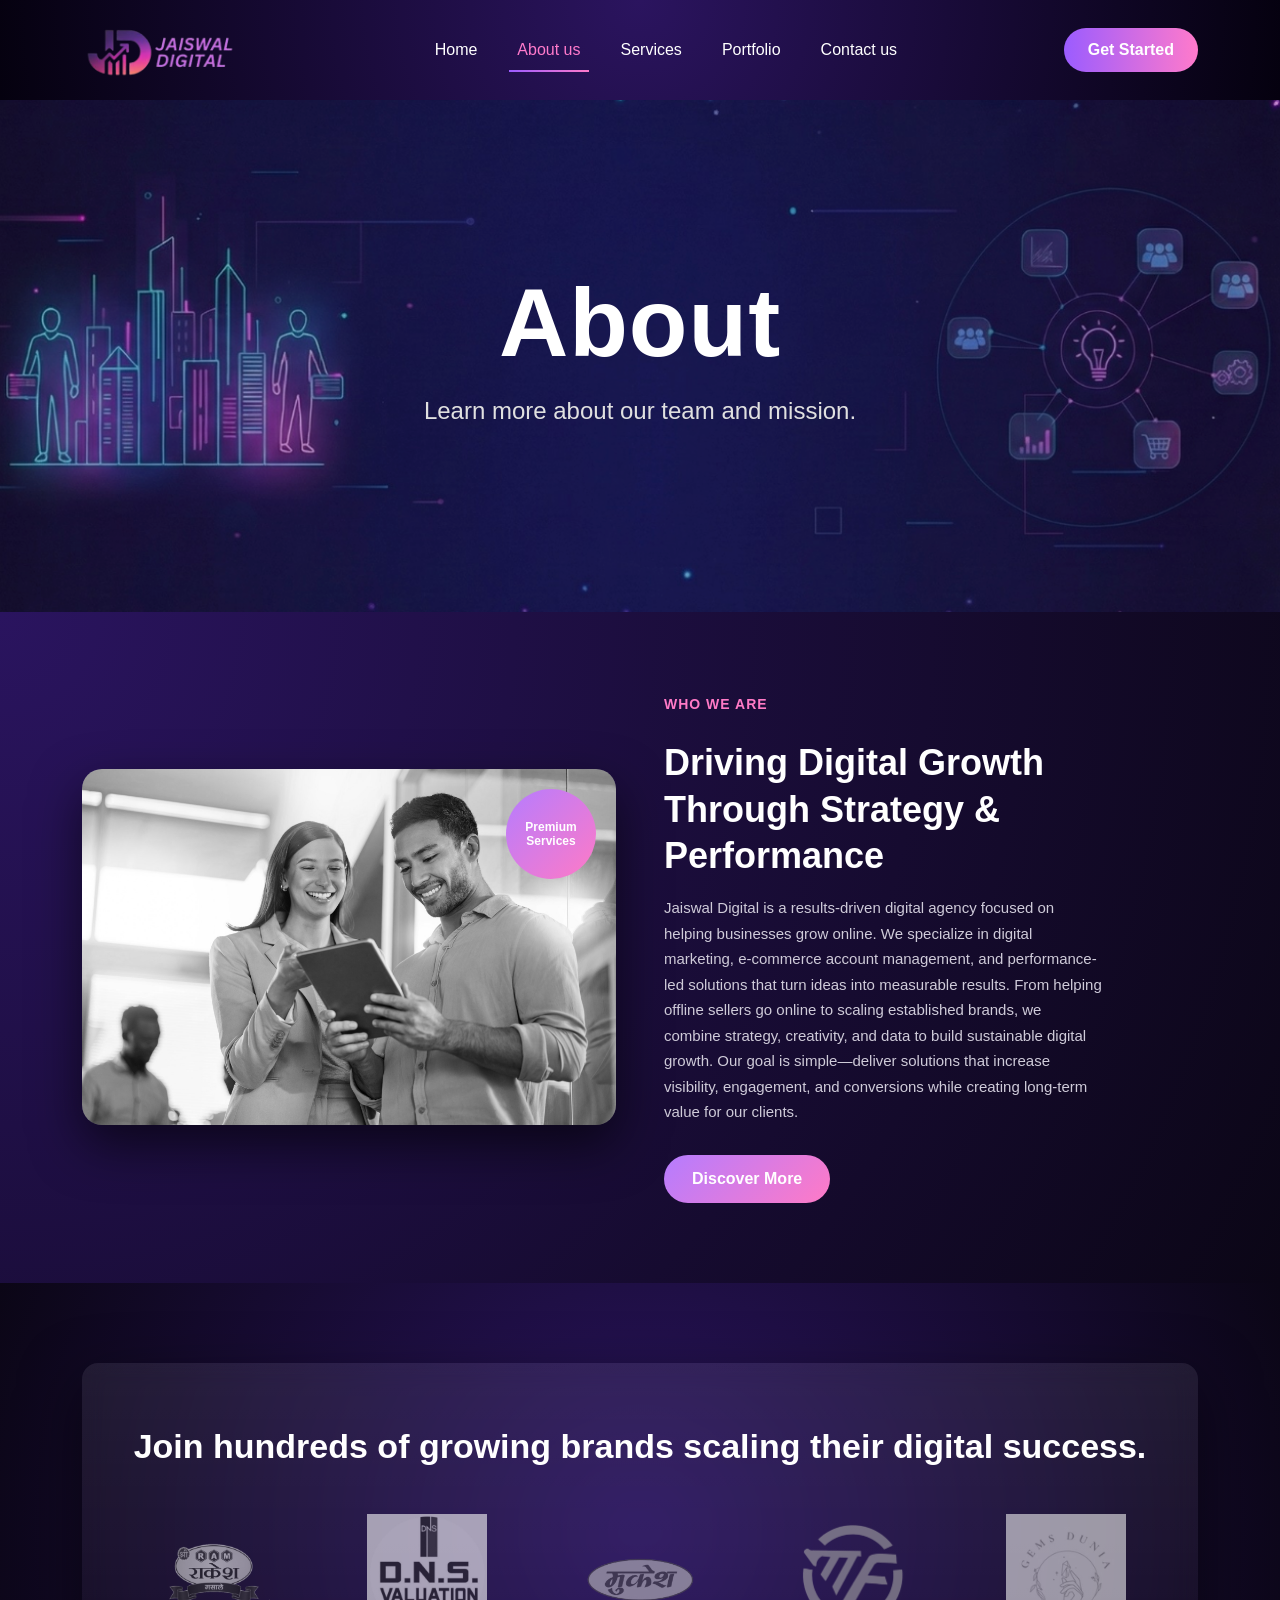
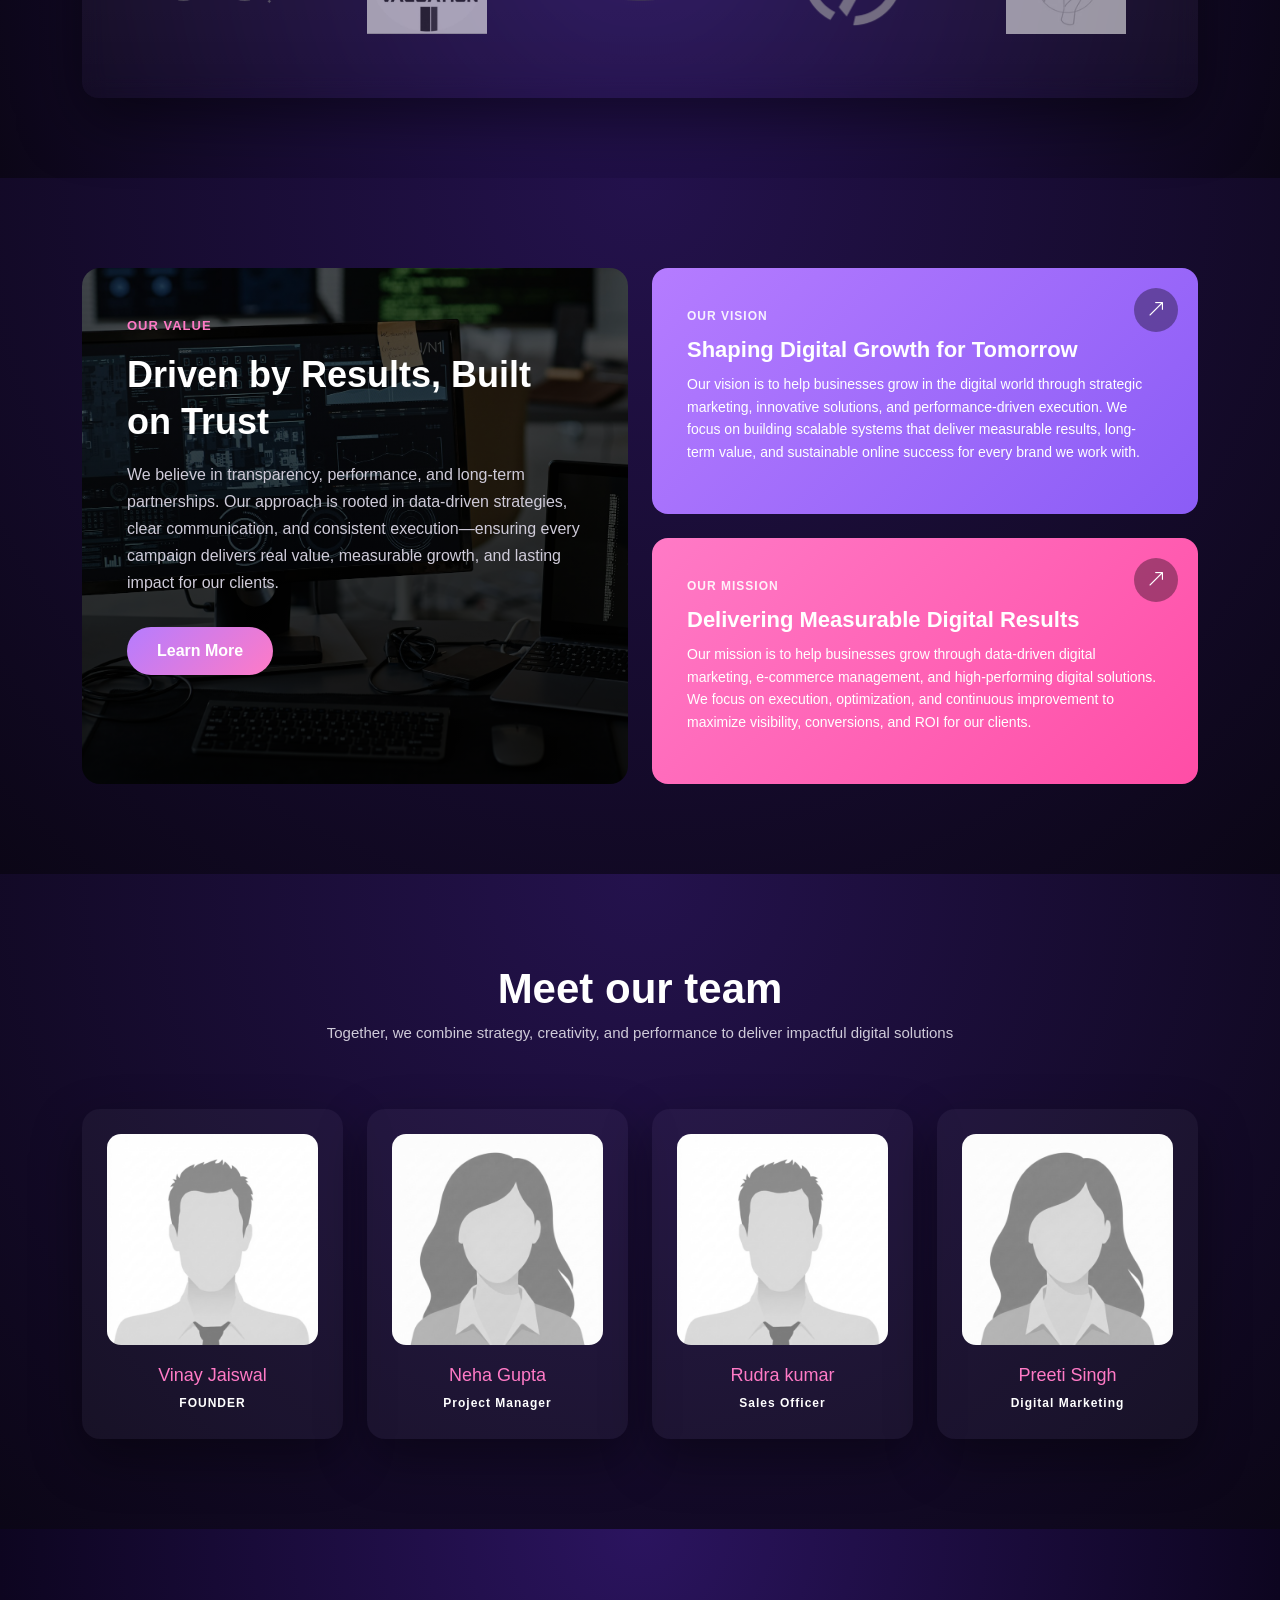
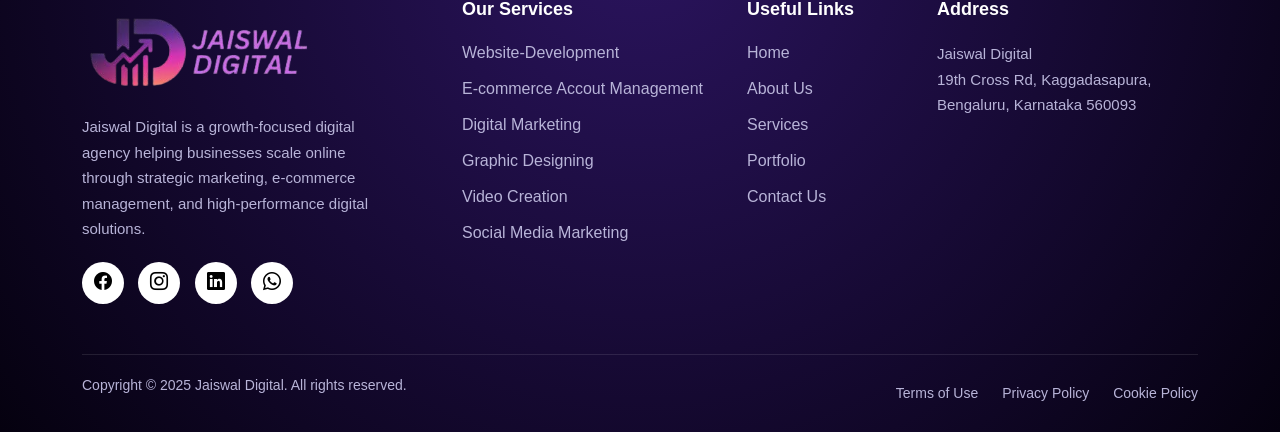
==== commit 3e264a80: "content update" ====
--- a/about.html
+++ b/about.html
@@ -131,14 +131,16 @@
             <span class="section-tag">WHO WE ARE</span>
 
             <h2>
-              Your Digital Future, Our Expertise:
-              Jaiswal Digital Delivers Excellence.
+              Driving Digital Growth Through Strategy &amp; Performance
             </h2>
 
             <p class="pe-5">
-              Pede inceptos dui diam felis vehicula rutrum ridiculus at consectetur
-              nam et mollis vitae netus duis pellentesque ligula aenean taciti
-              eget tincidunt commodo tristique elit.
+              Jaiswal Digital is a results-driven digital agency focused on helping businesses grow online. We
+              specialize in digital marketing, e-commerce account management, and performance-led solutions that turn
+              ideas into measurable results. From helping offline sellers go online to scaling established brands, we
+              combine strategy, creativity, and data to build sustainable digital growth. Our goal is simple—deliver
+              solutions that increase visibility, engagement, and conversions while creating long-term value for our
+              clients.
             </p>
 
             <a href="#" class="btn-discover">Discover More</a>
@@ -154,8 +156,7 @@
       <div class="trusted-box">
 
         <h2 class="trusted-title">
-          Join over <span>300,000+</span> businesses to<br>
-          create unique brand designs.
+          Join hundreds of growing brands scaling their digital success.
         </h2>
 
         <div class="trusted-logos">
@@ -180,14 +181,13 @@
             <span class="tag">OUR VALUE</span>
 
             <h2>
-              Smart Designs, Sharp Results – Choose
-              Jaiswal Digital for Digital Excellence.
+              Driven by Results, Built on Trust
             </h2>
 
             <p>
-              Neque sodales elementum fames ac nunc pellentesque penatibus.
-              Consectetur donec nascetur fames metus est faucibus sodales
-              commodo natoque consequat fusce.
+              We believe in transparency, performance, and long-term partnerships. Our approach is rooted in data-driven
+              strategies, clear communication, and consistent execution—ensuring every campaign delivers real value,
+              measurable growth, and lasting impact for our clients.
             </p>
 
             <a href="#" class="btn-learn">Learn More</a>
@@ -202,10 +202,11 @@
             <div class="col-12">
               <div class="info-card purple">
                 <span class="small-tag">OUR VISION</span>
-                <h3>Elevate Your Digital Presence with Jaiswal Digital Expertise.</h3>
+                <h3>Shaping Digital Growth for Tomorrow</h3>
                 <p>
-                  Ac neque commodo litora nam mattis platea dui molestie aenean
-                  integer potenti imperdiet class semper.
+                  Our vision is to help businesses grow in the digital world through strategic marketing, innovative
+                  solutions, and performance-driven execution. We focus on building scalable systems that deliver
+                  measurable results, long-term value, and sustainable online success for every brand we work with.
                 </p>
 
                 <span class="arrow-btn">
@@ -218,10 +219,11 @@
             <div class="col-12">
               <div class="info-card pink">
                 <span class="small-tag">OUR MISSION</span>
-                <h3>Unleash Your Potential in the Digital Realm with Jaiswal Digital.</h3>
+                <h3>Delivering Measurable Digital Results</h3>
                 <p>
-                  Ac neque commodo litora nam mattis platea dui molestie aenean
-                  integer potenti imperdiet class semper.
+                  Our mission is to help businesses grow through data-driven digital marketing, e-commerce management,
+                  and high-performing digital solutions. We focus on execution, optimization, and continuous improvement
+                  to maximize visibility, conversions, and ROI for our clients.
                 </p>
 
                 <span class="arrow-btn">
@@ -245,7 +247,7 @@
         <div class="col-lg-12 text-center">
           <h2 class="team-title">Meet our team</h2>
           <p class="team-subtitle">
-            Alone we can do so little, together we can do so much.
+            Together, we combine strategy, creativity, and performance to deliver impactful digital solutions
           </p>
         </div>
       </div>
@@ -256,58 +258,34 @@
         <!-- Team Member -->
         <div class="col-lg-3 col-md-6">
           <div class="team-card">
-            <img src="./assets/images/team1.jpg" alt="Team Member">
-            <h4>Brandon James</h4>
+            <img src="./assets/images/male-team.png" alt="Team Member">
+            <h4>Vinay Jaiswal</h4>
             <span>FOUNDER</span>
-
-            <div class="team-social">
-              <a href="#"><i class="bi bi-facebook"></i></a>
-              <a href="#"><i class="bi bi-twitter-x"></i></a>
-              <a href="#"><i class="bi bi-linkedin"></i></a>
-            </div>
           </div>
         </div>
 
         <div class="col-lg-3 col-md-6">
           <div class="team-card">
-            <img src="./assets/images/team2.jpg" alt="Team Member">
-            <h4>Alex Parker</h4>
-            <span>CO-FOUNDER</span>
-
-            <div class="team-social">
-              <a href="#"><i class="bi bi-facebook"></i></a>
-              <a href="#"><i class="bi bi-twitter-x"></i></a>
-              <a href="#"><i class="bi bi-linkedin"></i></a>
-            </div>
+            <img src="./assets/images/female-team.png" alt="Team Member">
+            <h4>Neha Gupta</h4>
+            <span>Project Manager</span>
           </div>
         </div>
 
         <!-- Active / Highlighted Card -->
         <div class="col-lg-3 col-md-6">
           <div class="team-card">
-            <img src="./assets/images/team3.jpg" alt="Team Member">
-            <h4>Victoria Thomas</h4>
-            <span>BUSINESS MANAGER</span>
-
-            <div class="team-social">
-              <a href="#"><i class="bi bi-facebook"></i></a>
-              <a href="#"><i class="bi bi-twitter-x"></i></a>
-              <a href="#"><i class="bi bi-linkedin"></i></a>
-            </div>
+            <img src="./assets/images/male-team.png" alt="Team Member">
+            <h4>Rudra kumar</h4>
+            <span>Sales Officer</span>
           </div>
         </div>
 
         <div class="col-lg-3 col-md-6">
           <div class="team-card">
-            <img src="./assets/images/team4.jpg" alt="Team Member">
-            <h4>Brandon James</h4>
-            <span>FOUNDER</span>
-
-            <div class="team-social">
-              <a href="#"><i class="bi bi-facebook"></i></a>
-              <a href="#"><i class="bi bi-twitter-x"></i></a>
-              <a href="#"><i class="bi bi-linkedin"></i></a>
-            </div>
+            <img src="./assets/images/female-team.png" alt="Team Member">
+            <h4>Preeti Singh</h4>
+            <span>Digital Marketing</span>
           </div>
         </div>
 
@@ -327,9 +305,8 @@
             </div>
 
             <p class="footer-text pe-lg-5">
-              Transforming ideas into Digital Excellence. Elevate your online
-              presence with our innovative solutions and strategic digital
-              services.
+              Jaiswal Digital is a growth-focused digital agency helping businesses scale online through strategic
+              marketing, e-commerce management, and high-performance digital solutions.
             </p>
 
             <div class="footer-social">
@@ -347,9 +324,10 @@
           <ul class="footer-links">
             <li><a href="#">Website-Development</a></li>
             <li><a href="#">E-commerce Accout Management</a></li>
-            <li><a href="#">Search Engine Optimization</a></li>
-            <li><a href="#">Graphic Design</a></li>
-            <li><a href="#">Paid Marketing</a></li>
+            <li><a href="#">Digital Marketing</a></li>
+            <li><a href="#">Graphic Designing</a></li>
+            <li><a href="#">Video Creation</a></li>
+            <li><a href="#">Social Media Marketing</a></li>
           </ul>
         </div>
 
@@ -357,11 +335,11 @@
         <div class="col-lg-2 col-md-6">
           <h5 class="footer-title">Useful Links</h5>
           <ul class="footer-links">
-            <li><a href="#">Home</a></li>
-            <li><a href="#">About Us</a></li>
-            <li><a href="#">Services</a></li>
-            <li><a href="#">Portfolio</a></li>
-            <li><a href="#">Contact Us</a></li>
+            <li><a href="index.html">Home</a></li>
+            <li><a href="about.html">About Us</a></li>
+            <li><a href="services.html">Services</a></li>
+            <li><a href="portfolio.html">Portfolio</a></li>
+            <li><a href="contact.html">Contact Us</a></li>
           </ul>
         </div>
 
@@ -379,7 +357,7 @@
         <p>Copyright © 2025 Jaiswal Digital. All rights reserved.</p>
         <div class="footer-policy">
           <a href="#">Terms of Use</a>
-          <a href="#">Privacy Policy</a>
+          <a href="privacyPolicy.html">Privacy Policy</a>
           <a href="#">Cookie Policy</a>
         </div>
       </div>
--- a/assets/css/style.css
+++ b/assets/css/style.css
@@ -111,13 +111,29 @@
     color: #fff;
 }
 
+.section-tag {
+    display: inline-block;
+    margin-bottom: 10px;
+    color: #ff7ac6;
+    font-size: 13px;
+    font-weight: 600;
+    letter-spacing: 1px;
+}
+
+.section-title {
+    color: #ffffff;
+    font-size: 36px;
+    font-weight: 700;
+    line-height: 1.3;
+}
+
 /* MOBILE FIX */
 .navbar-toggler {
     border-color: rgba(255, 255, 255, 0.2);
 }
 
 .hero-section {
-    min-height: 28rem;
+    min-height: 30rem;
     background: url("../images/home-banner.png") center/cover no-repeat;
     position: relative;
 }
@@ -144,7 +160,7 @@
 }
 
 .hero-title {
-    font-size: 6rem;
+    font-size: 4rem;
     font-weight: 700;
     color: #ffffff;
     letter-spacing: 1px;
@@ -213,23 +229,6 @@
     padding: 100px 0;
     background: radial-gradient(circle at top, #24124d, #0b0616);
 }
-
-.section-tag {
-    display: inline-block;
-    margin-bottom: 10px;
-    color: #ff7ac6;
-    font-size: 13px;
-    font-weight: 600;
-    letter-spacing: 1px;
-}
-
-.section-title {
-    color: #ffffff;
-    font-size: 36px;
-    font-weight: 700;
-    line-height: 1.3;
-}
-
 
 .service-card {
     height: 100%;
@@ -314,88 +313,6 @@
     transform: translateY(-2px);
 }
 
-.how-it-works {
-  padding: 100px 0;
-  background: radial-gradient(circle at top, #3b136f, #12001f);
-  color: #fff;
-}
-
-.section-tag {
-  color: #ff7ac7;
-  font-weight: 600;
-  letter-spacing: 1px;
-  font-size: 14px;
-}
-
-.section-title {
-  font-size: 42px;
-  font-weight: 700;
-  margin-top: 10px;
-}
-
-.work-card {
-  position: relative;
-  padding: 40px 25px;
-}
-
-.work-card::after {
-  content: "";
-  position: absolute;
-  top: 10%;
-  right: 0;
-  width: 1px;
-  height: 80%;
-  background: rgba(255, 255, 255, 0.1);
-}
-
-.col-lg-3:last-child .work-card::after {
-  display: none;
-}
-
-.icon-circle {
-  width: 80px;
-  height: 80px;
-  background: linear-gradient(135deg, #ff7ac7, #b36bff);
-  border-radius: 50%;
-  display: flex;
-  align-items: center;
-  justify-content: center;
-  margin: 0 auto 20px;
-}
-
-.icon-circle i {
-  font-size: 32px;
-  color: #fff;
-}
-
-.work-card h5 {
-  font-size: 20px;
-  margin-bottom: 10px;
-}
-
-.work-card p {
-  font-size: 15px;
-  color: #cfc6dc;
-  margin-bottom: 20px;
-}
-
-.gradient-btn {
-  padding: 8px 24px;
-  border-radius: 30px;
-  font-size: 14px;
-  color: #fff;
-  background: linear-gradient(90deg, #b36bff, #ff7ac7);
-  border: none;
-}
-
-
-
-.gradient-btn:hover {
-background: linear-gradient(90deg, #ff7acb, #9b5cff);
-  opacity: 0.9;
-  color: #fff;
-}
-
 .testimonial-section {
     padding: 100px 0;
     background: radial-gradient(circle at top, #24124d, #0b0616);
@@ -410,6 +327,10 @@
     height: 100%;
     backdrop-filter: blur(10px);
     border: 1px solid rgba(255, 255, 255, 0.08);
+}
+
+.testimonial-card:hover{
+    border-color: #b57cff;
 }
 
 /* Avatar */
@@ -442,22 +363,6 @@
     color: #ff7ac6;
 }
 
-/* Indicators */
-.testimonial-indicators {
-    position: relative;
-    margin-top: 30px;
-}
-
-.testimonial-indicators button {
-    width: 1px;
-    height: 1px;
-    border-radius: 50%;
-    background-color: #777;
-}
-
-.testimonial-indicators .active {
-    background-color: #ff7ac6;
-}
 
 .skills-section {
     background: radial-gradient(circle at top left, #24124d, #0b0616);
@@ -648,4 +553,181 @@
 
 .footer-policy a:hover {
     color: #ff7acb;
-}+}
+
+/* =====================================
+   RESPONSIVE DESIGN FIXES
+===================================== */
+
+/* ---------- Large tablets & small laptops ---------- */
+@media (max-width: 1200px) {
+  .hero-title {
+    font-size: 4.5rem;
+  }
+
+  .trusted-title {
+    font-size: 28px;
+    width: 100% !important;
+  }
+}
+
+/* ---------- Tablets ---------- */
+@media (max-width: 992px) {
+
+  /* Header */
+  .logo {
+    width: 8rem;
+  }
+
+  /* Hero */
+  .hero-title {
+    font-size: 3.2rem;
+  }
+
+  .hero-subtitle {
+    font-size: 1.2rem;
+  }
+
+  /* Section titles */
+  .section-title {
+    font-size: 30px;
+  }
+
+  /* Trusted */
+  .trusted-box {
+    padding: 40px 25px;
+  }
+
+  /* Services */
+  .service-card {
+    padding: 30px;
+  }
+
+  /* How it works */
+  .work-card::after {
+    display: none;
+  }
+
+  /* Skills */
+  .skills-content {
+    padding: 60px 40px;
+  }
+
+  .skills-content h2 {
+    font-size: 32px;
+  }
+
+  /* Footer */
+  .footer-logo {
+    width: 12rem;
+  }
+}
+
+/* ---------- Mobile Devices ---------- */
+@media (max-width: 768px) {
+
+  /* Navbar mobile dropdown */
+  .navbar-collapse {
+    background: #0f0520;
+    padding: 20px;
+    border-radius: 12px;
+    margin-top: 10px;
+  }
+
+  .navbar-nav {
+    text-align: center;
+    gap: 12px;
+  }
+
+  /* Hero */
+  .hero-section {
+    min-height: auto;
+    padding: 60px 0;
+  }
+
+  .hero-title {
+    font-size: 2.4rem;
+    line-height: 1.2;
+  }
+
+  .hero-subtitle {
+    font-size: 1rem;
+  }
+
+  /* Trusted logos */
+  .trusted-logos {
+    grid-template-columns: repeat(2, 1fr);
+    gap: 20px;
+  }
+
+  /* Services */
+  .services-cards-section {
+    padding: 70px 0;
+  }
+
+  /* How it works */
+  .icon-circle {
+    width: 65px;
+    height: 65px;
+  }
+
+  .icon-circle i {
+    font-size: 26px;
+  }
+
+  /* Testimonials */
+  .testimonial-card {
+    padding: 30px 20px;
+  }
+
+  /* Skills + form */
+  .skills-content {
+    padding: 50px 25px;
+  }
+
+  .contact-form {
+    margin-top: 30px;
+  }
+
+  /* Footer bottom */
+  .footer-bottom {
+    flex-direction: column;
+    text-align: center;
+    gap: 12px;
+  }
+
+  .footer-policy a {
+    margin: 0 10px;
+  }
+}
+
+/* ---------- Small Phones ---------- */
+@media (max-width: 480px) {
+
+  /* Hero */
+  .hero-title {
+    font-size: 2rem;
+  }
+
+  /* Section titles */
+  .section-title {
+    font-size: 24px;
+  }
+
+  /* Buttons */
+  .gradient-btn,
+  .btn-service,
+  .btn-gradient {
+    padding: 8px 20px;
+    font-size: 13px;
+  }
+
+  /* Footer */
+  .footer-logo {
+    width: 10rem;
+  }
+
+  .footer-text {
+    font-size: 14px;
+  }
+}
--- a/assets/css/about.css
+++ b/assets/css/about.css
@@ -410,4 +410,17 @@
         text-align: left;
         margin-top: 10px;
     }
-}+    .hero-section {
+    min-height: auto;
+    padding: 70px 0;
+  }
+
+  .hero-title {
+    font-size: 2.2rem;
+  }
+
+  .hero-subtitle {
+    font-size: 1rem;
+    line-height: 1.5;
+  }
+}
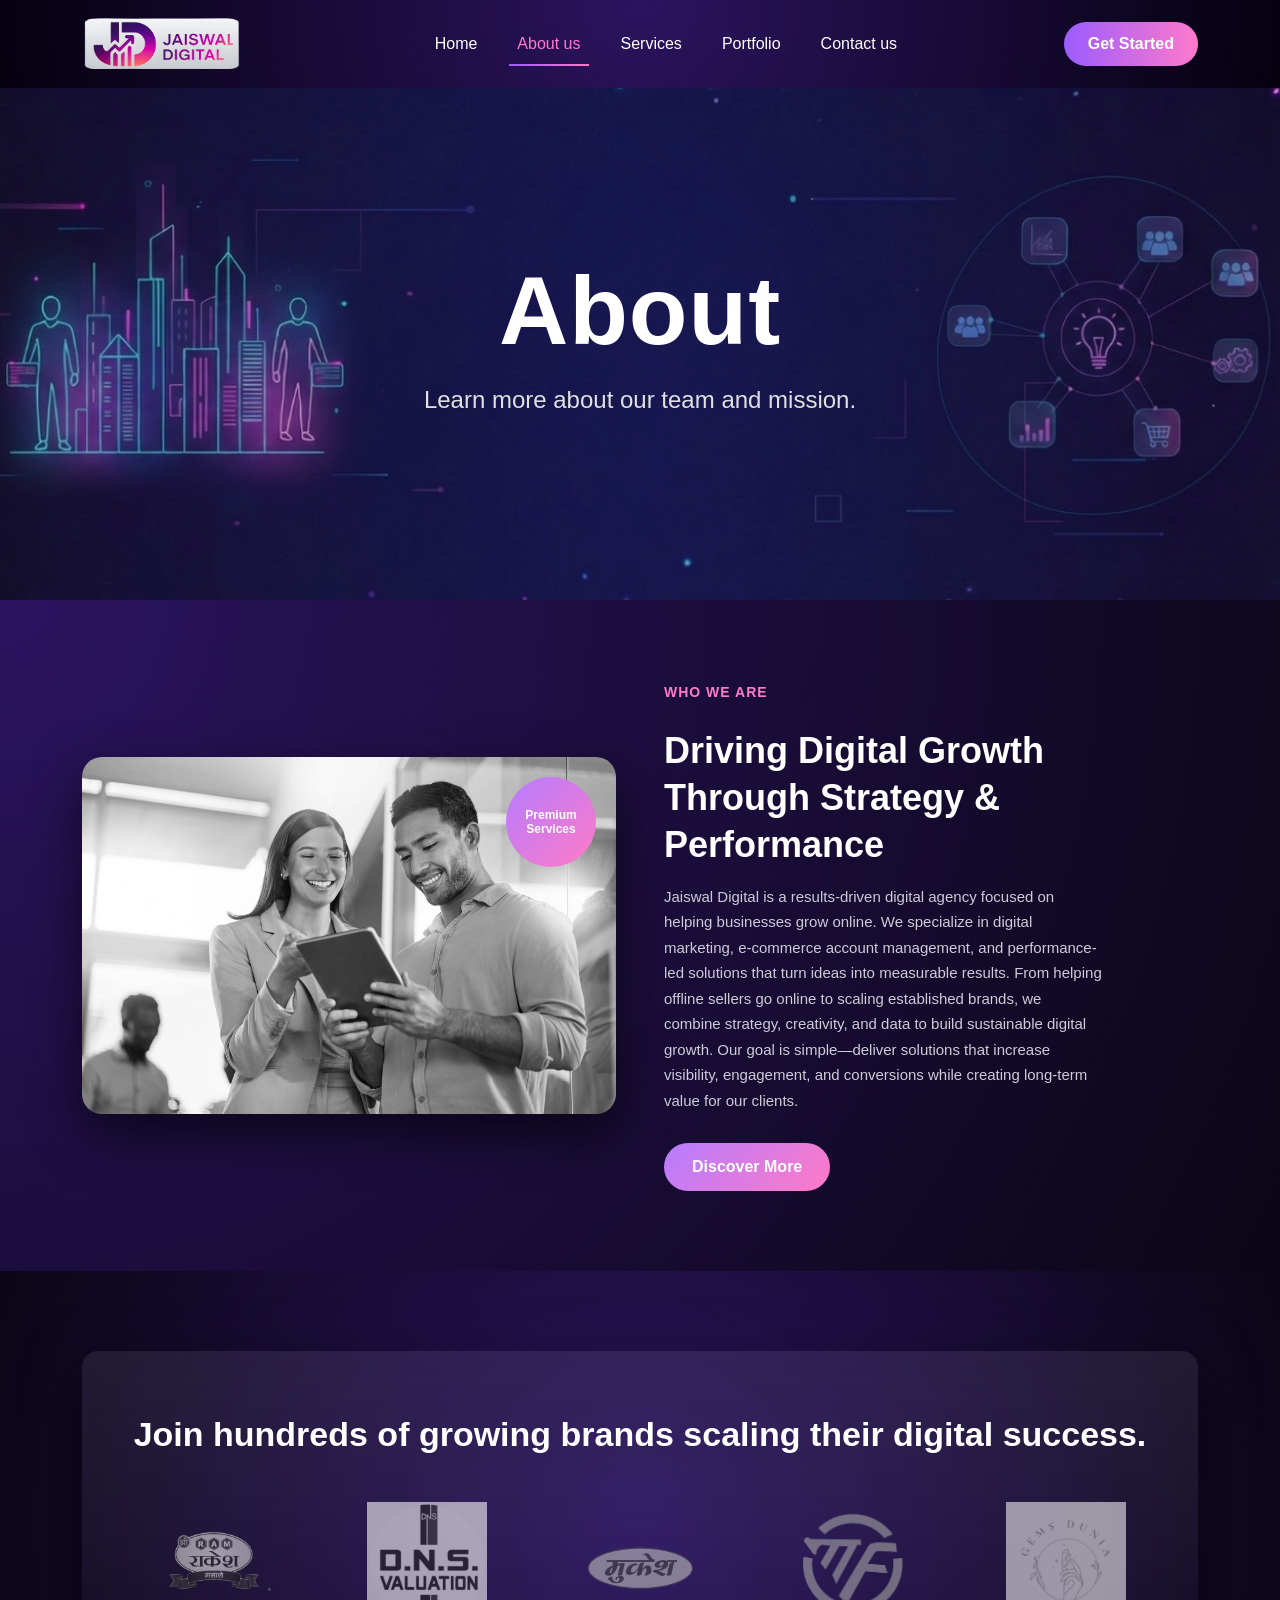
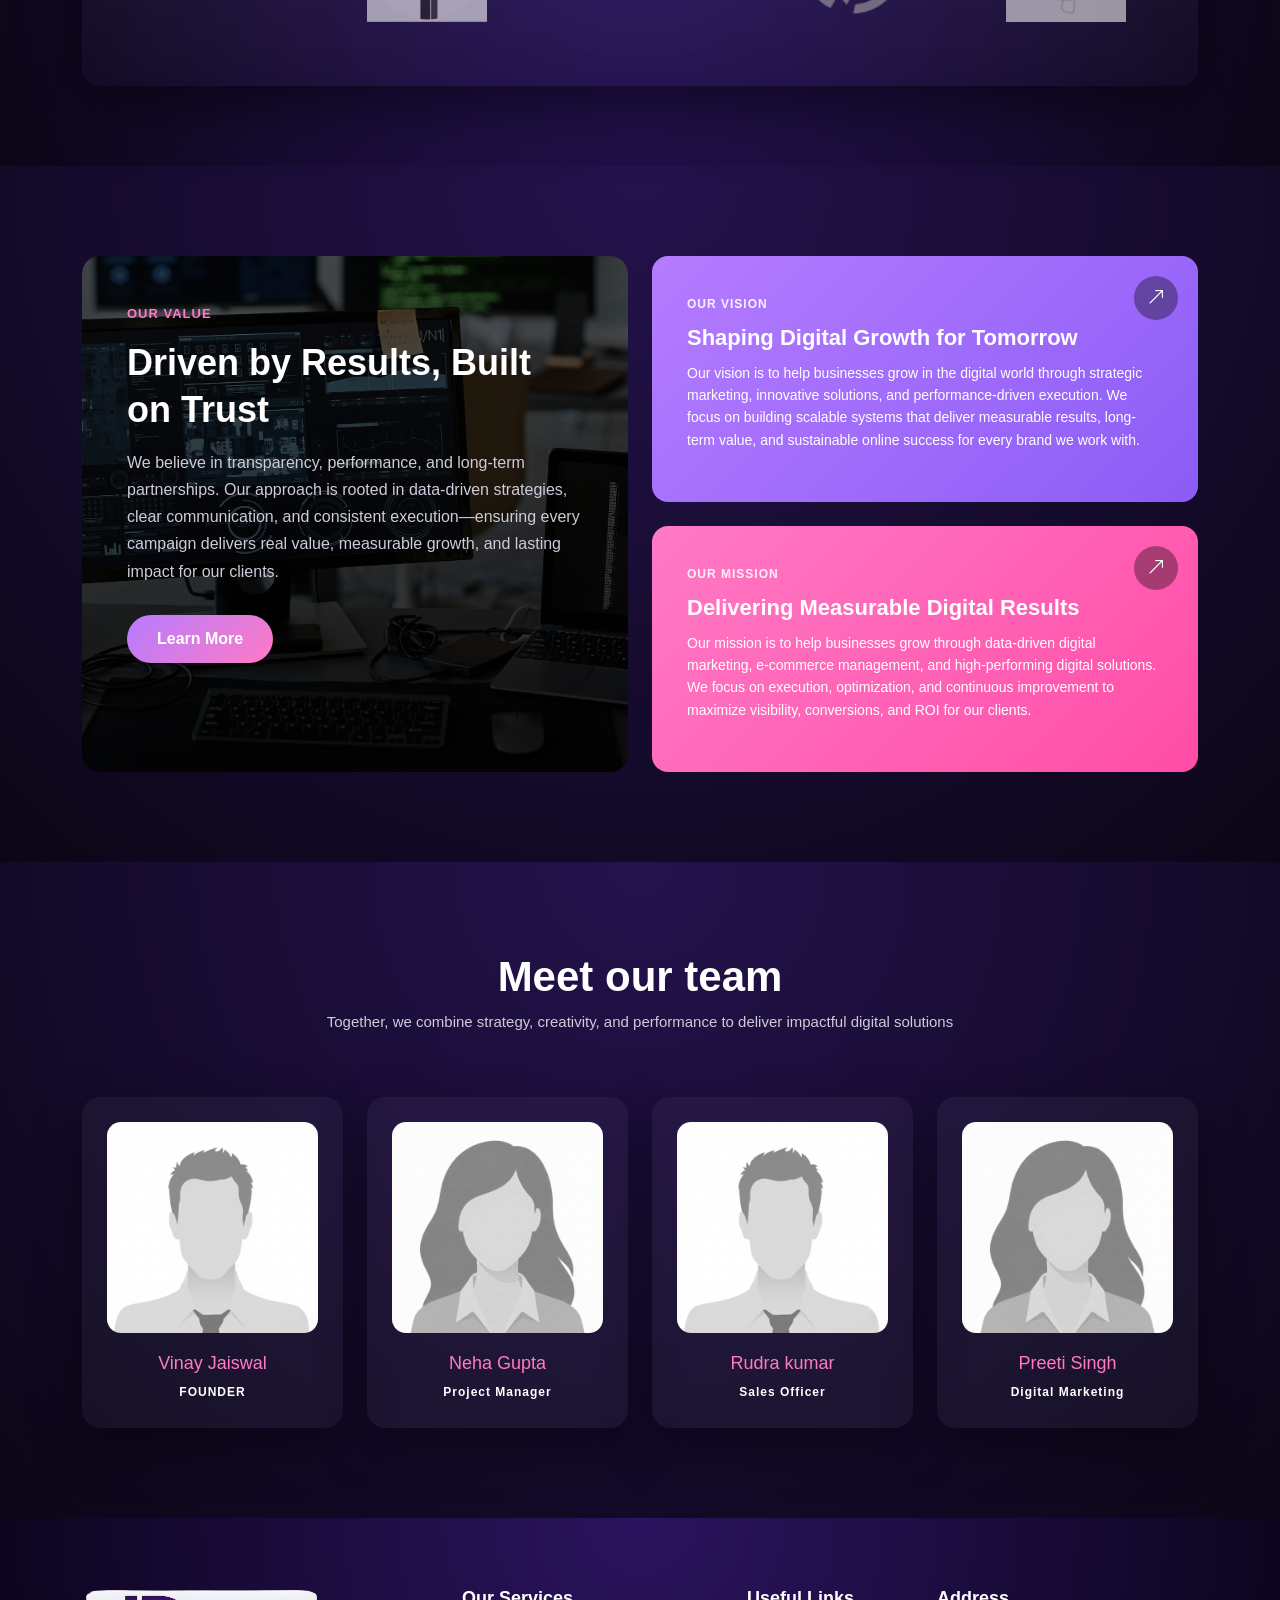
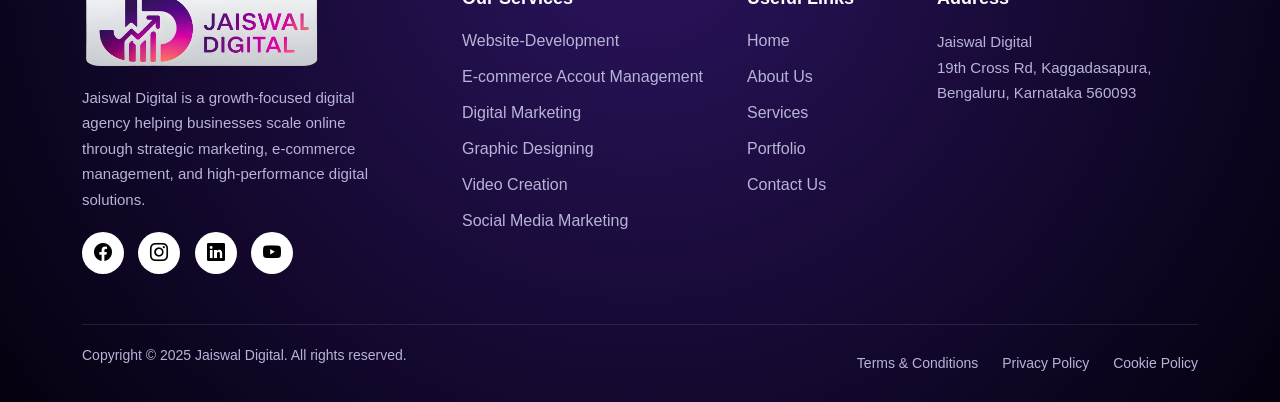
==== commit be980870: "cookie, social medi" ====
--- a/about.html
+++ b/about.html
@@ -22,7 +22,7 @@
     <nav class="navbar navbar-expand-lg py-0">
       <div class="container">
         <!-- Logo -->
-        <a class="navbar-brand d-flex align-items-center" href="index.html">
+        <a class="navbar-brand d-flex align-items-center" href="/">
           <img src="assets/images/jaiswal-digital-logo.png" alt="Logo" class="logo" />
         </a>
 
@@ -35,7 +35,7 @@
         <div class="collapse navbar-collapse justify-content-center" id="mainNavbar">
           <ul class="navbar-nav gap-lg-4">
             <li class="nav-item">
-              <a class="nav-link " href="index.html">Home</a>
+              <a class="nav-link " href="/">Home</a>
             </li>
 
             <li class="nav-item">
@@ -310,10 +310,10 @@
             </p>
 
             <div class="footer-social">
-              <a href="#"><i class="bi bi-facebook"></i></a>
-              <a href="#"><i class="bi bi-instagram"></i></a>
-              <a href="#"><i class="bi bi-linkedin"></i></a>
-              <a href="#"><i class="bi bi-whatsapp"></i></a>
+              <a href="https://www.facebook.com/profile.php?id=61586092373448" target="_blank"><i class="bi bi-facebook"></i></a>
+              <a href="https://www.instagram.com/jaiswaldigital15/" target="_blank"><i class="bi bi-instagram"></i></a>
+              <a href="https://www.linkedin.com/in/jaiswal-digital/" target="_blank"><i class="bi bi-linkedin"></i></a>
+              <a href="https://www.youtube.com/@JaiswalDigital15" target="_blank"><i class="bi bi-youtube"></i></a>
             </div>
           </div>
         </div>
@@ -335,7 +335,7 @@
         <div class="col-lg-2 col-md-6">
           <h5 class="footer-title">Useful Links</h5>
           <ul class="footer-links">
-            <li><a href="index.html">Home</a></li>
+            <li><a href="/">Home</a></li>
             <li><a href="about.html">About Us</a></li>
             <li><a href="services.html">Services</a></li>
             <li><a href="portfolio.html">Portfolio</a></li>
@@ -356,9 +356,9 @@
       <div class="footer-bottom">
         <p>Copyright © 2025 Jaiswal Digital. All rights reserved.</p>
         <div class="footer-policy">
-          <a href="#">Terms of Use</a>
+          <a href="termsAndConditions.html">Terms &amp; Conditions</a>
           <a href="privacyPolicy.html">Privacy Policy</a>
-          <a href="#">Cookie Policy</a>
+          <a href="cookiePolicy.html">Cookie Policy</a>
         </div>
       </div>
     </div>
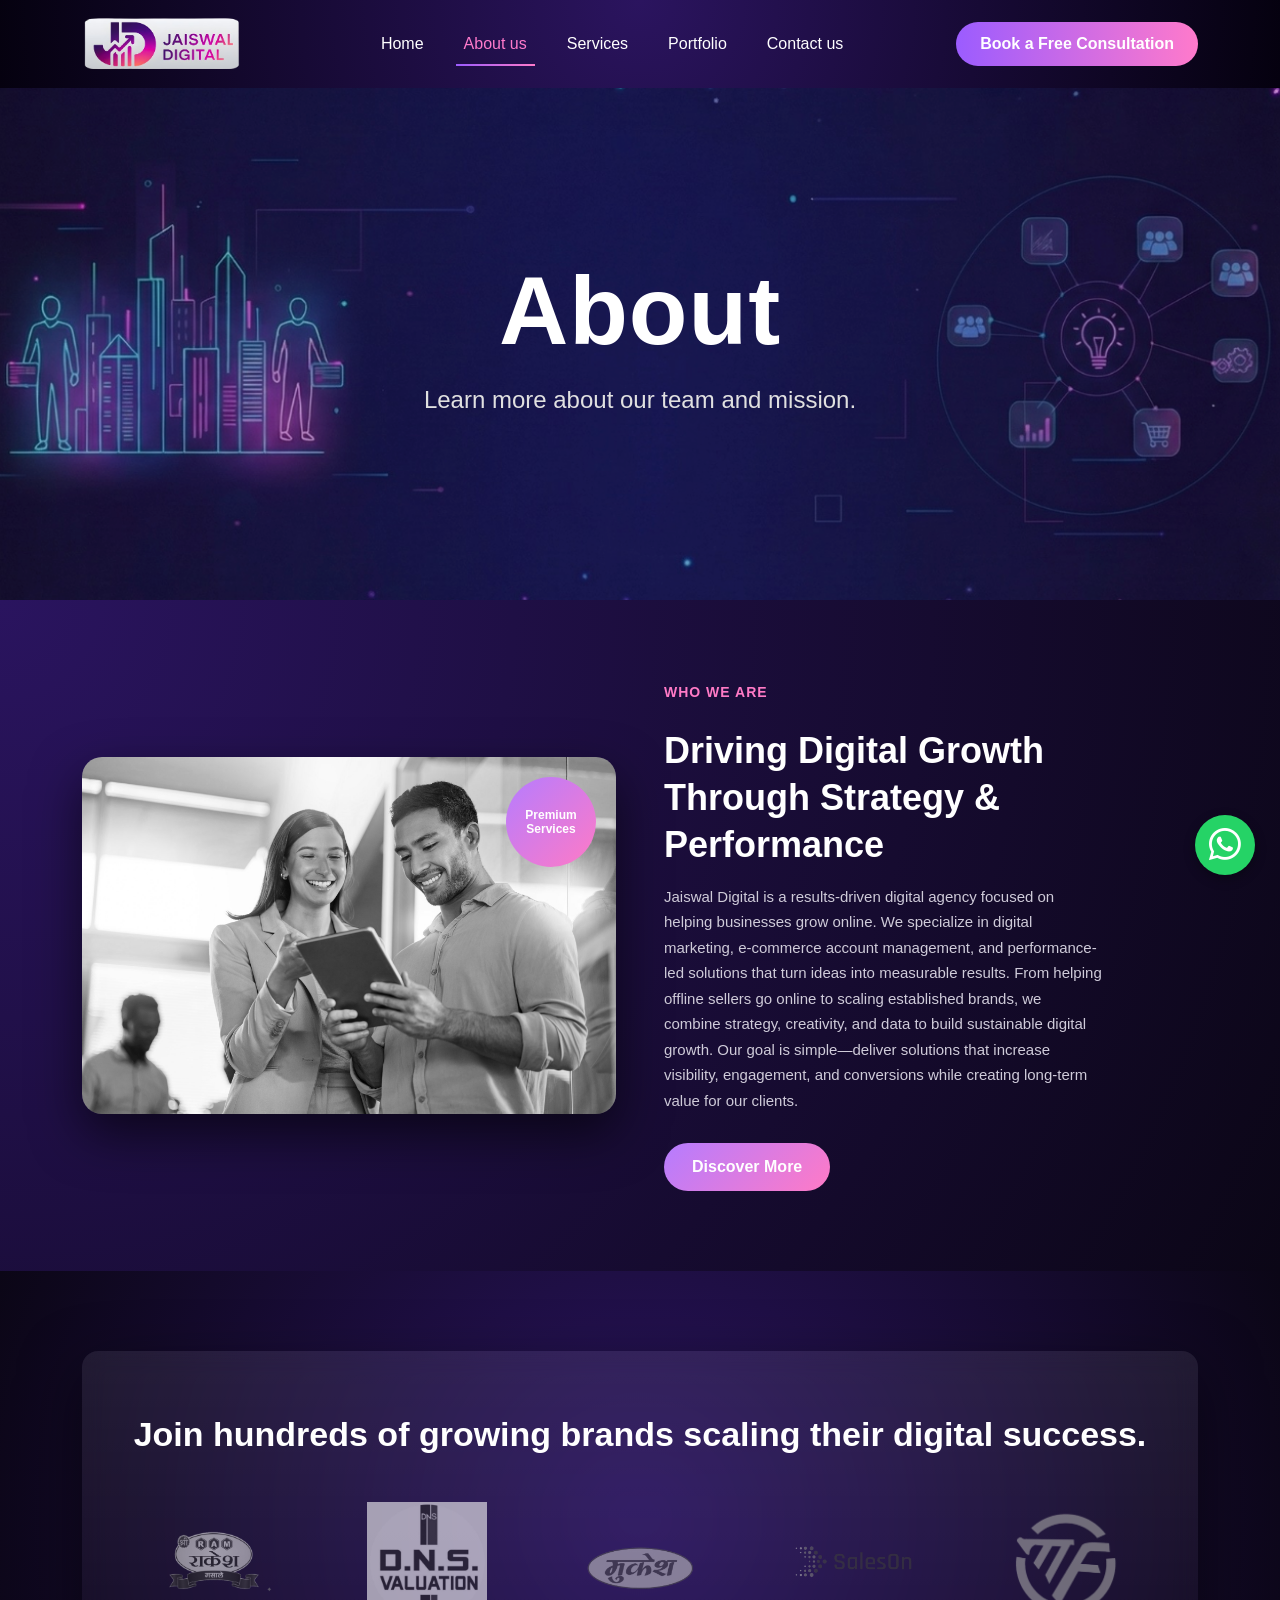
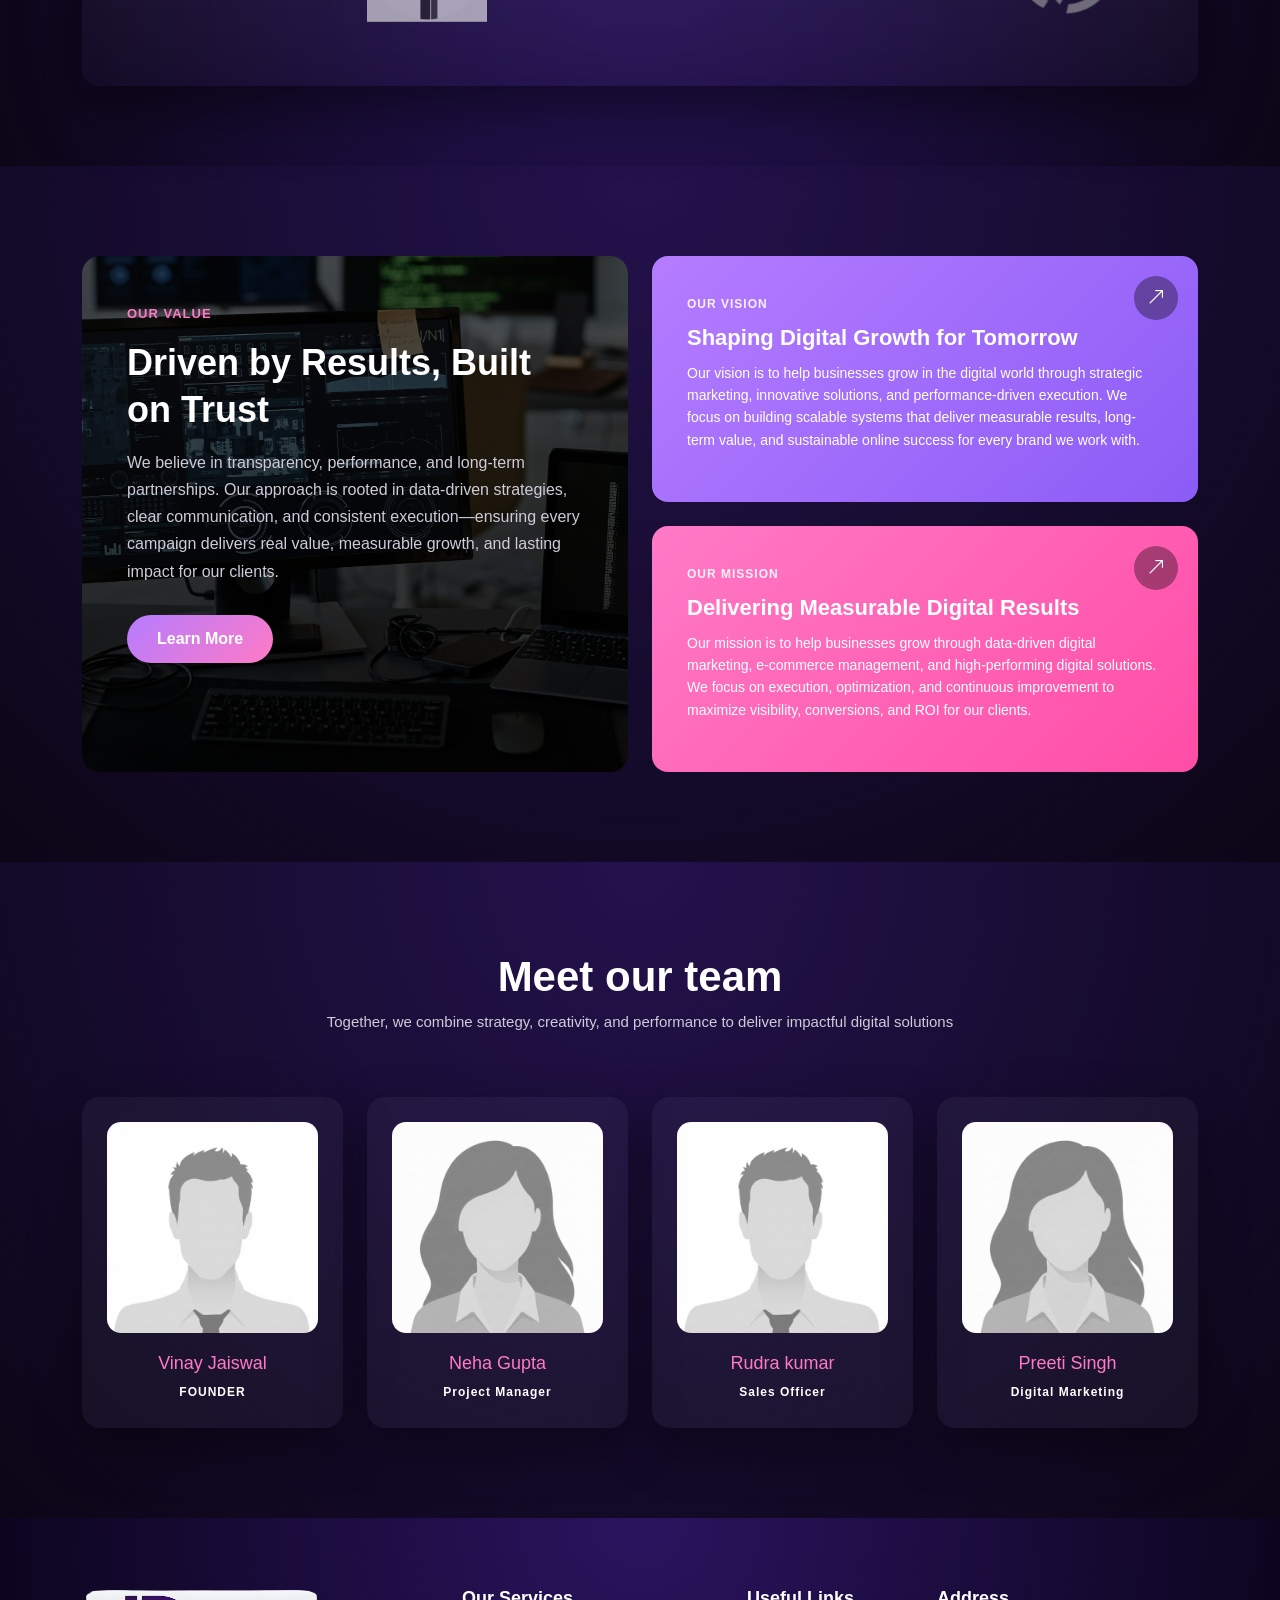
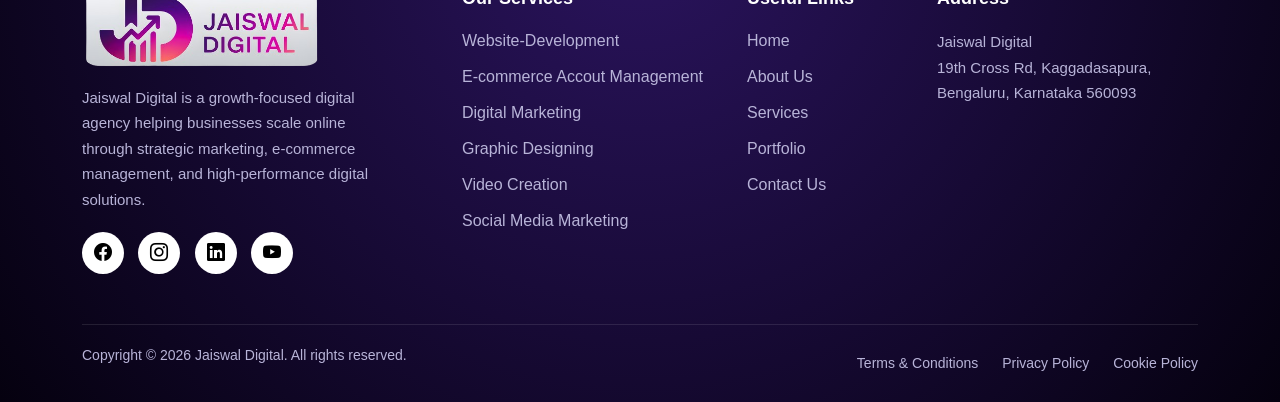
==== commit e5069bac: "whatsapp" ====
--- a/about.html
+++ b/about.html
@@ -91,7 +91,7 @@
 
         <!-- Button -->
         <div class="d-none d-lg-block">
-          <a href="#" class="btn gradient-btn">Get Started</a>
+          <a href="https://calendly.com/jaiswaldigital15/15min" target="_blank" class="btn gradient-btn">Book a Free Consultation</a>
         </div>
       </div>
     </nav>
@@ -160,11 +160,11 @@
         </h2>
 
         <div class="trusted-logos">
-          <img src="assets/images/rakesh-masala-logo.png" alt="Brand Logo">
-          <img src="assets/images/dns-valuation.jpeg" alt="Brand Logo">
-          <img src="assets/images/mukesh-logo.png" alt="Brand Logo">
-          <img src="assets/images/mobile-factory.png" alt="Brand Logo">
-          <img src="assets/images/gems-dunia-logo.avif" alt="Brand Logo">
+          <img src="assets/images/rakesh-masala-logo.png" alt="ram rakesh">
+          <img src="assets/images/dns-valuation.jpeg" alt="dns">
+          <img src="assets/images/mukesh-logo.png" alt="mukesh">
+          <img src="assets/images/salesOn-logo.webp" alt="saleson">
+          <img src="assets/images/mobile-factory.png" alt="mobile factory">
         </div>
 
       </div>
@@ -354,7 +354,7 @@
 
       <!-- Bottom Bar -->
       <div class="footer-bottom">
-        <p>Copyright © 2025 Jaiswal Digital. All rights reserved.</p>
+        <p>Copyright © 2026 Jaiswal Digital. All rights reserved.</p>
         <div class="footer-policy">
           <a href="termsAndConditions.html">Terms &amp; Conditions</a>
           <a href="privacyPolicy.html">Privacy Policy</a>
@@ -363,6 +363,11 @@
       </div>
     </div>
   </footer>
+  <section>
+    <a href="https://wa.me/917643043245" target="_blank" class="whatsapp-float">
+      <i class="bi bi-whatsapp"></i>
+    </a>
+  </section>
 
   <script src="assets/js/bootstrap.bundle.min.js"></script>
   <script src="assets/js/main.js"></script>
--- a/assets/css/style.css
+++ b/assets/css/style.css
@@ -130,6 +130,31 @@
 /* MOBILE FIX */
 .navbar-toggler {
     border-color: rgba(255, 255, 255, 0.2);
+}
+
+.whatsapp-float {
+    position: fixed;
+    width: 60px;
+    height: 60px;
+    bottom: 25px;
+    right: 25px;
+    background-color: #25d366;
+    color: #fff;
+    border-radius: 50%;
+    text-align: center;
+    font-size: 32px;
+    box-shadow: 0 4px 12px rgba(0,0,0,0.3);
+    z-index: 9999;
+    display: flex;
+    align-items: center;
+    justify-content: center;
+    transition: 0.3s;
+}
+
+.whatsapp-float:hover {
+    transform: scale(1.1);
+    color: #fff;
+    background-color: #20b955;
 }
 
 .hero-section {
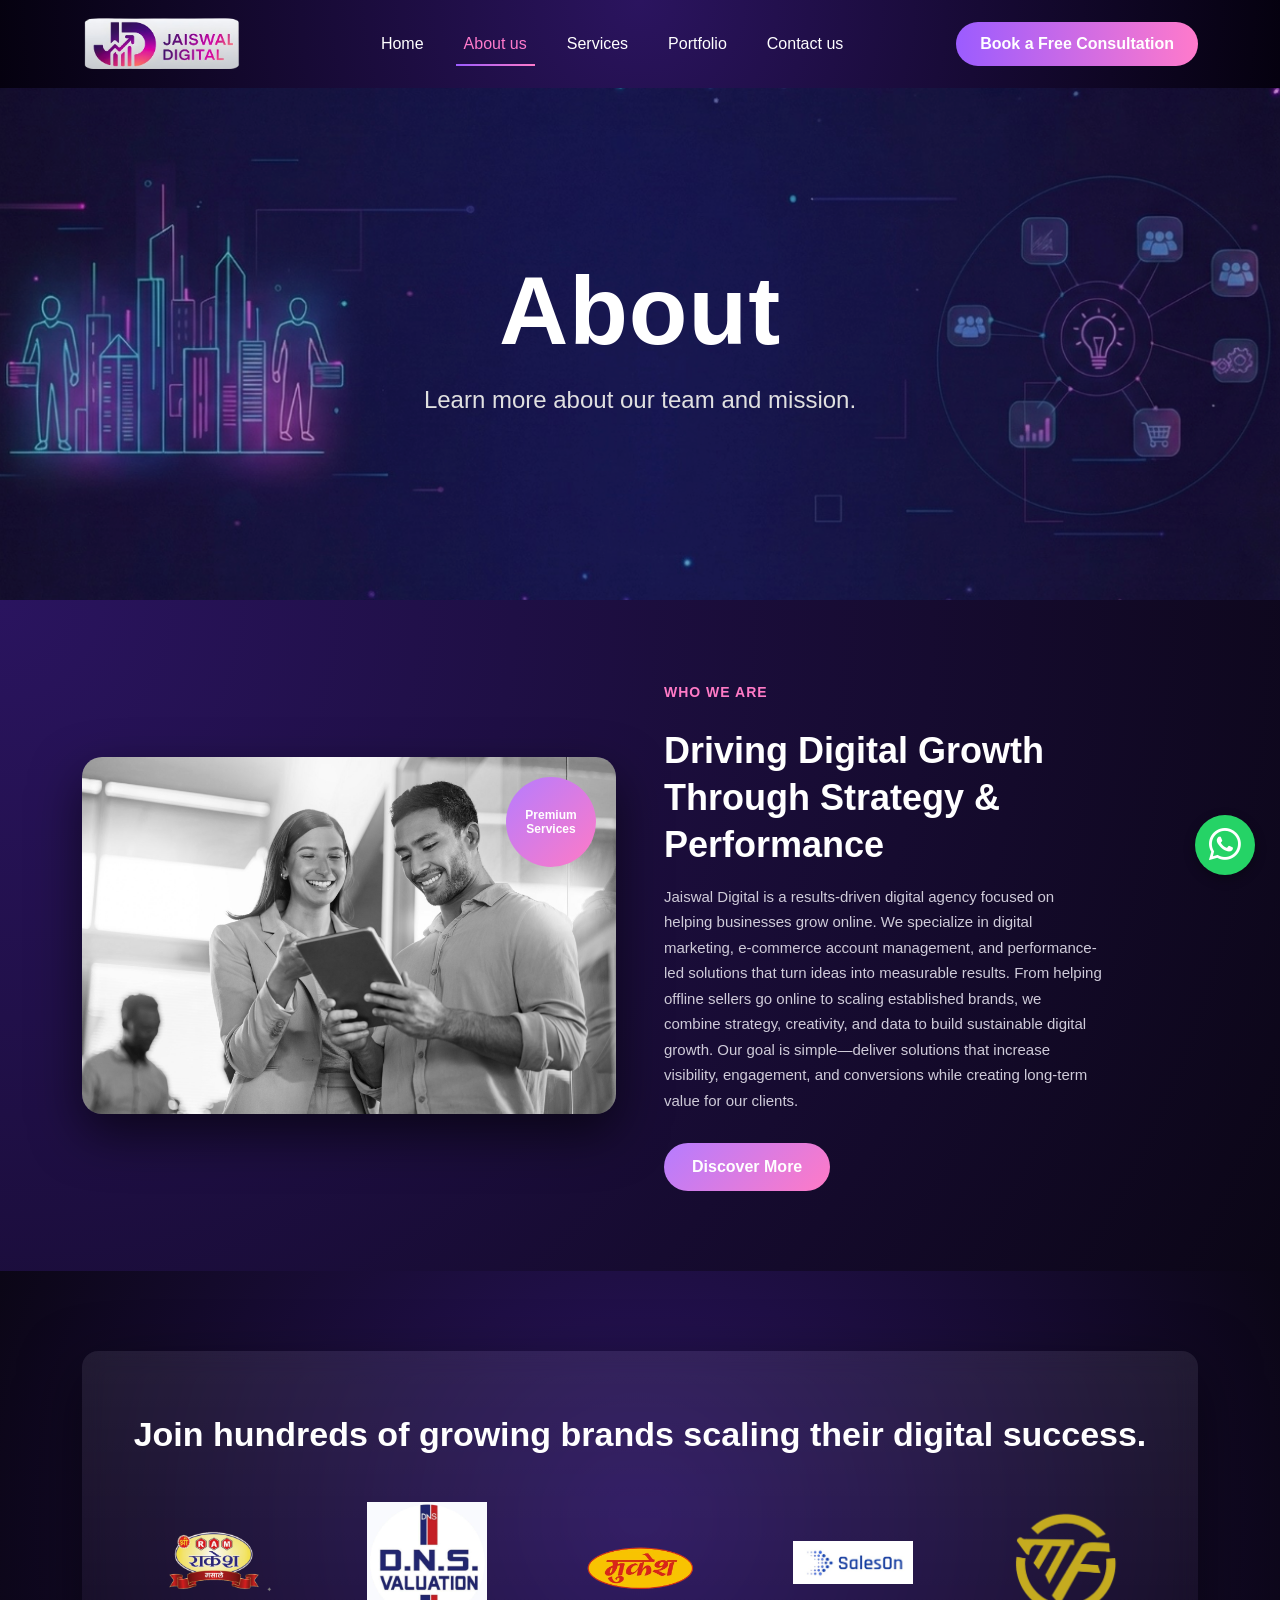
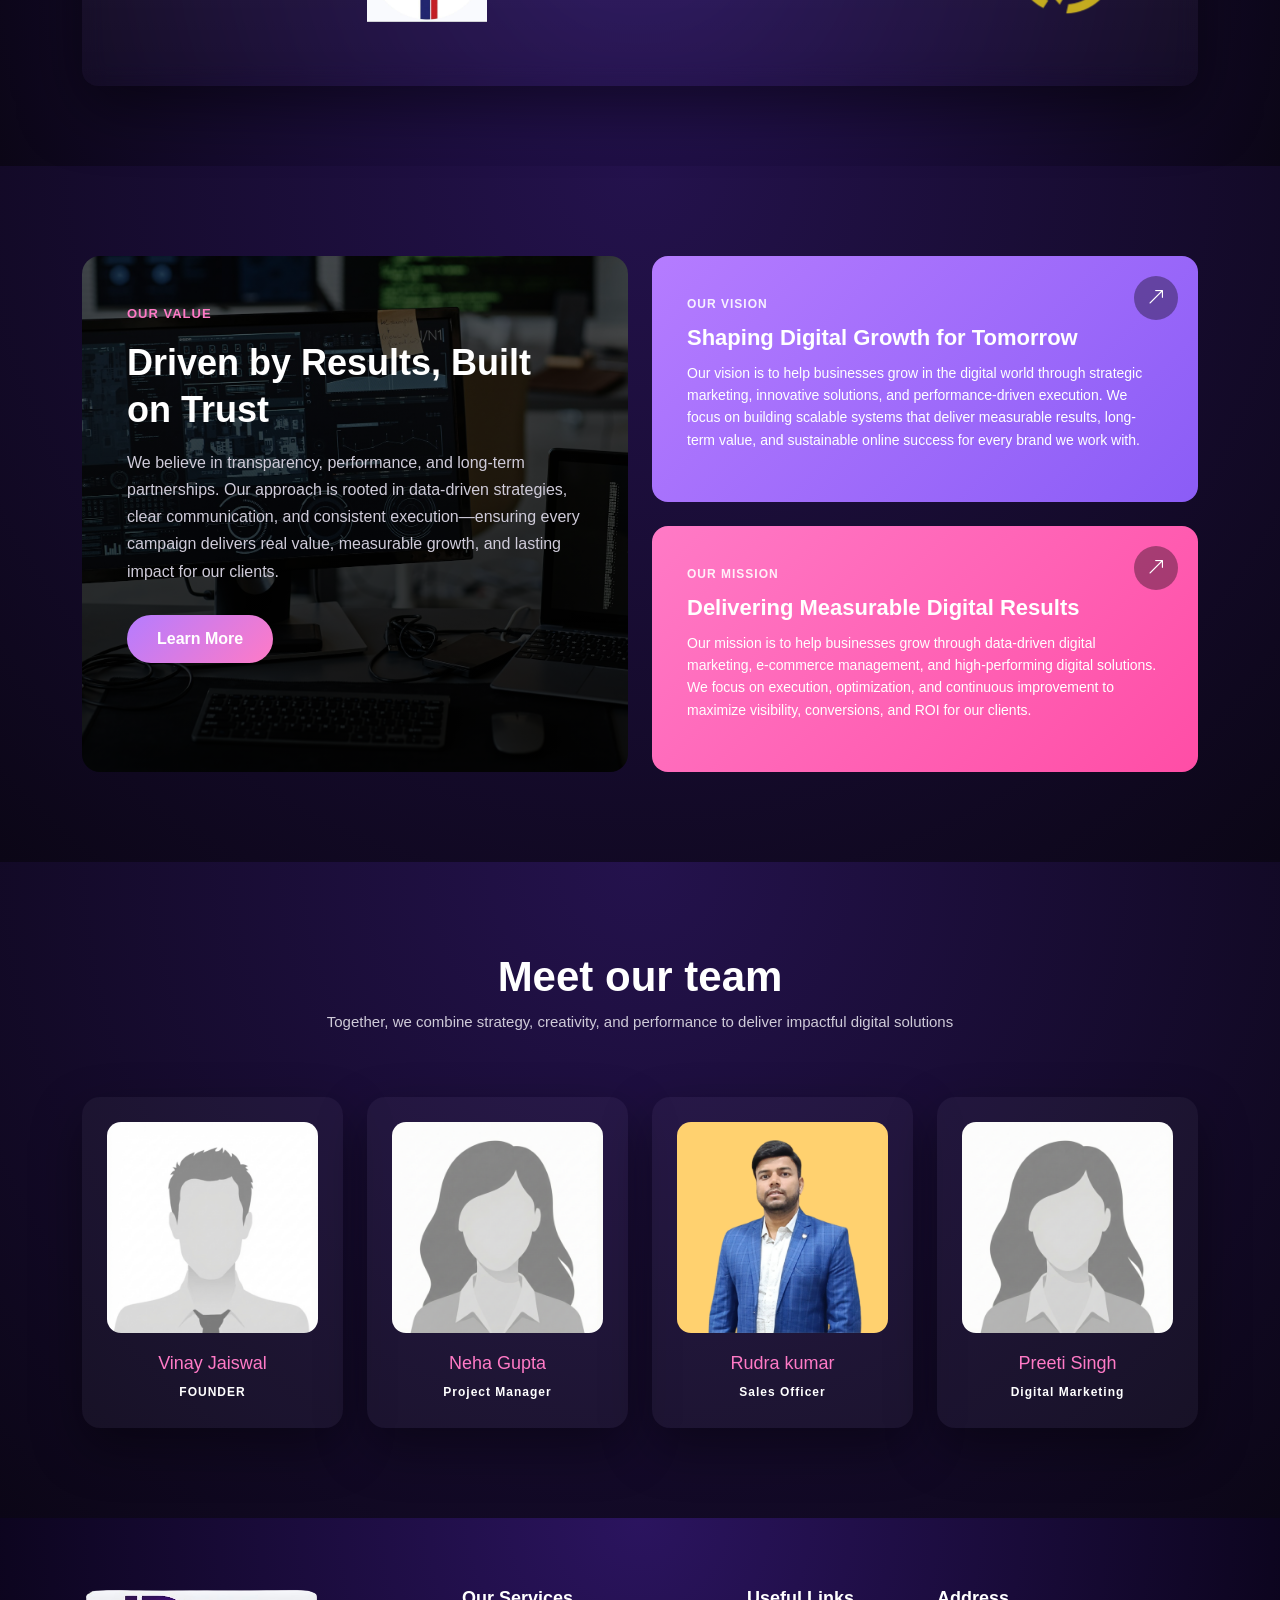
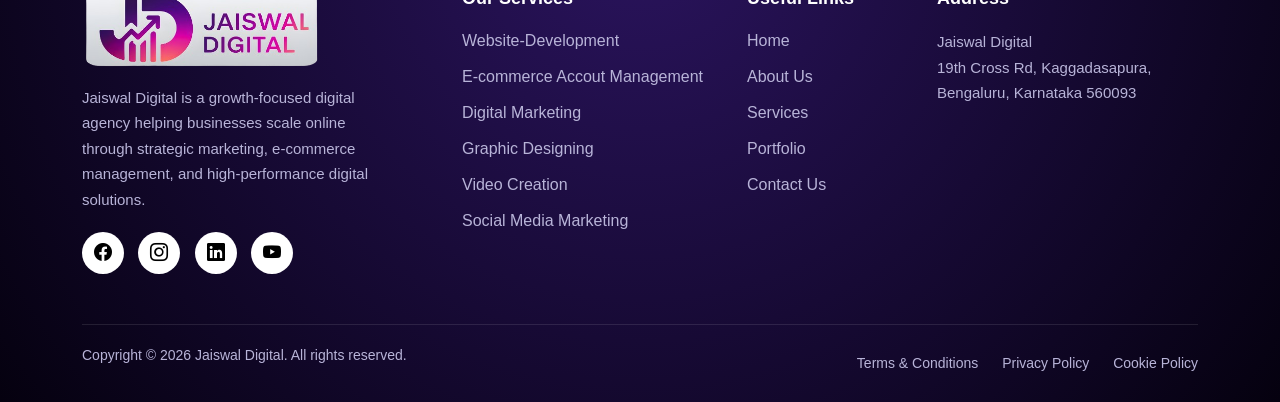
==== commit 4a65868a: "poster add" ====
--- a/about.html
+++ b/about.html
@@ -46,38 +46,6 @@
               <a class="nav-link" href="services.html">Services</a>
             </li>
 
-            <!-- <li class="nav-item dropdown">
-                <a
-                  class="nav-link dropdown-toggle"
-                  href="#"
-                  role="button"
-                  data-bs-toggle="dropdown"
-                >
-                  Services
-                </a>
-                <ul class="dropdown-menu custom-dropdown">
-                  <li>
-                    <a class="dropdown-item" href="#">Website-Development</a>
-                  </li>
-                  <li>
-                    <a class="dropdown-item" href="#"
-                      >E-commerce Accout Management</a
-                    >
-                  </li>
-                  <li>
-                    <a class="dropdown-item" href="#">Graphic Designing</a>
-                  </li>
-                  <li>
-                    <a class="dropdown-item" href="#"
-                      >Search Engine Optimization</a
-                    >
-                  </li>
-                  <li>
-                    <a class="dropdown-item" href="#">Social Media Marketing</a>
-                  </li>
-                  <li><a class="dropdown-item" href="#">Paid Marketing</a></li>
-                </ul>
-              </li> -->
 
             <li class="nav-item">
               <a class="nav-link" href="portfolio.html">Portfolio</a>
@@ -87,11 +55,16 @@
               <a class="nav-link" href="contact.html">Contact us</a>
             </li>
           </ul>
+          <div class="d-block d-lg-none text-center">
+            <a href="https://calendly.com/jaiswaldigital15/15min" target="_blank" class="btn gradient-btn">Book a Free
+              Consultation</a>
+          </div>
         </div>
 
         <!-- Button -->
         <div class="d-none d-lg-block">
-          <a href="https://calendly.com/jaiswaldigital15/15min" target="_blank" class="btn gradient-btn">Book a Free Consultation</a>
+          <a href="https://calendly.com/jaiswaldigital15/15min" target="_blank" class="btn gradient-btn">Book a Free
+            Consultation</a>
         </div>
       </div>
     </nav>
@@ -163,7 +136,7 @@
           <img src="assets/images/rakesh-masala-logo.png" alt="ram rakesh">
           <img src="assets/images/dns-valuation.jpeg" alt="dns">
           <img src="assets/images/mukesh-logo.png" alt="mukesh">
-          <img src="assets/images/salesOn-logo.webp" alt="saleson">
+          <img src="assets/images/salesOn-logo.jpg" alt="saleson">
           <img src="assets/images/mobile-factory.png" alt="mobile factory">
         </div>
 
@@ -275,7 +248,7 @@
         <!-- Active / Highlighted Card -->
         <div class="col-lg-3 col-md-6">
           <div class="team-card">
-            <img src="./assets/images/male-team.png" alt="Team Member">
+            <img src="./assets/images/rudra-team.jpg" alt="Team Member">
             <h4>Rudra kumar</h4>
             <span>Sales Officer</span>
           </div>
@@ -310,7 +283,8 @@
             </p>
 
             <div class="footer-social">
-              <a href="https://www.facebook.com/profile.php?id=61586092373448" target="_blank"><i class="bi bi-facebook"></i></a>
+              <a href="https://www.facebook.com/profile.php?id=61586092373448" target="_blank"><i
+                  class="bi bi-facebook"></i></a>
               <a href="https://www.instagram.com/jaiswaldigital15/" target="_blank"><i class="bi bi-instagram"></i></a>
               <a href="https://www.linkedin.com/in/jaiswal-digital/" target="_blank"><i class="bi bi-linkedin"></i></a>
               <a href="https://www.youtube.com/@JaiswalDigital15" target="_blank"><i class="bi bi-youtube"></i></a>
--- a/assets/css/style.css
+++ b/assets/css/style.css
@@ -143,7 +143,7 @@
     border-radius: 50%;
     text-align: center;
     font-size: 32px;
-    box-shadow: 0 4px 12px rgba(0,0,0,0.3);
+    box-shadow: 0 4px 12px rgba(0, 0, 0, 0.3);
     z-index: 9999;
     display: flex;
     align-items: center;
@@ -164,12 +164,12 @@
 }
 
 .hero-badge {
-  padding: 6px 16px;
-  border-radius: 50px;
-  font-size: 12px;
-  letter-spacing: 1px;
-  border: 1px solid #ff7adf;
-  color: #ff7adf;
+    padding: 6px 16px;
+    border-radius: 50px;
+    font-size: 12px;
+    letter-spacing: 1px;
+    border: 1px solid #ff7adf;
+    color: #ff7adf;
 }
 
 .hero-section::before {
@@ -239,14 +239,10 @@
 .trusted-logos img {
     max-width: 120px;
     margin: auto;
-    opacity: 0.6;
-    filter: grayscale(100%);
     transition: all 0.3s ease;
 }
 
 .trusted-logos img:hover {
-    opacity: 1;
-    filter: grayscale(0%);
     transform: scale(1.05);
 }
 
@@ -354,7 +350,7 @@
     border: 1px solid rgba(255, 255, 255, 0.08);
 }
 
-.testimonial-card:hover{
+.testimonial-card:hover {
     border-color: #b57cff;
 }
 
@@ -387,6 +383,40 @@
     font-weight: 600;
     color: #ff7ac6;
 }
+
+.poster-section {
+    padding: 80px 0;
+    background: radial-gradient(circle at top, #24124d, #0b0616);
+}
+
+/* Layout */
+.poster-row {
+    display: grid;
+    grid-template-columns: 1fr 2fr;
+    gap: 30px;
+}
+
+/* Image Boxes */
+.poster-box {
+    background: white;
+    border-radius: 18px;
+    overflow: hidden;
+    box-shadow: 0 20px 50px rgba(0, 0, 0, 0.08);
+    transition: 0.3s ease;
+}
+
+.poster-box:hover {
+    transform: translateY(-6px);
+}
+
+/* Images */
+.poster-box img {
+    width: 100%;
+    height: 100%;
+    object-fit: cover;
+}
+
+
 
 
 .skills-section {
@@ -586,173 +616,177 @@
 
 /* ---------- Large tablets & small laptops ---------- */
 @media (max-width: 1200px) {
-  .hero-title {
-    font-size: 4.5rem;
-  }
-
-  .trusted-title {
-    font-size: 28px;
-    width: 100% !important;
-  }
+    .hero-title {
+        font-size: 4.5rem;
+    }
+
+    .trusted-title {
+        font-size: 28px;
+        width: 100% !important;
+    }
 }
 
 /* ---------- Tablets ---------- */
 @media (max-width: 992px) {
 
-  /* Header */
-  .logo {
-    width: 8rem;
-  }
-
-  /* Hero */
-  .hero-title {
-    font-size: 3.2rem;
-  }
-
-  .hero-subtitle {
-    font-size: 1.2rem;
-  }
-
-  /* Section titles */
-  .section-title {
-    font-size: 30px;
-  }
-
-  /* Trusted */
-  .trusted-box {
-    padding: 40px 25px;
-  }
-
-  /* Services */
-  .service-card {
-    padding: 30px;
-  }
-
-  /* How it works */
-  .work-card::after {
-    display: none;
-  }
-
-  /* Skills */
-  .skills-content {
-    padding: 60px 40px;
-  }
-
-  .skills-content h2 {
-    font-size: 32px;
-  }
-
-  /* Footer */
-  .footer-logo {
-    width: 12rem;
-  }
+    /* Header */
+    .logo {
+        width: 8rem;
+    }
+
+    /* Hero */
+    .hero-title {
+        font-size: 3.2rem;
+    }
+
+    .hero-subtitle {
+        font-size: 1.2rem;
+    }
+
+    /* Section titles */
+    .section-title {
+        font-size: 30px;
+    }
+
+    /* Trusted */
+    .trusted-box {
+        padding: 40px 25px;
+    }
+
+    /* Services */
+    .service-card {
+        padding: 30px;
+    }
+
+    /* How it works */
+    .work-card::after {
+        display: none;
+    }
+
+    .poster-row {
+        grid-template-columns: 1fr;
+    }
+
+    /* Skills */
+    .skills-content {
+        padding: 60px 40px;
+    }
+
+    .skills-content h2 {
+        font-size: 32px;
+    }
+
+    /* Footer */
+    .footer-logo {
+        width: 12rem;
+    }
 }
 
 /* ---------- Mobile Devices ---------- */
 @media (max-width: 768px) {
 
-  /* Navbar mobile dropdown */
-  .navbar-collapse {
-    background: #0f0520;
-    padding: 20px;
-    border-radius: 12px;
-    margin-top: 10px;
-  }
-
-  .navbar-nav {
-    text-align: center;
-    gap: 12px;
-  }
-
-  /* Hero */
-  .hero-section {
-    min-height: auto;
-    padding: 60px 0;
-  }
-
-  .hero-title {
-    font-size: 2.4rem;
-    line-height: 1.2;
-  }
-
-  .hero-subtitle {
-    font-size: 1rem;
-  }
-
-  /* Trusted logos */
-  .trusted-logos {
-    grid-template-columns: repeat(2, 1fr);
-    gap: 20px;
-  }
-
-  /* Services */
-  .services-cards-section {
-    padding: 70px 0;
-  }
-
-  /* How it works */
-  .icon-circle {
-    width: 65px;
-    height: 65px;
-  }
-
-  .icon-circle i {
-    font-size: 26px;
-  }
-
-  /* Testimonials */
-  .testimonial-card {
-    padding: 30px 20px;
-  }
-
-  /* Skills + form */
-  .skills-content {
-    padding: 50px 25px;
-  }
-
-  .contact-form {
-    margin-top: 30px;
-  }
-
-  /* Footer bottom */
-  .footer-bottom {
-    flex-direction: column;
-    text-align: center;
-    gap: 12px;
-  }
-
-  .footer-policy a {
-    margin: 0 10px;
-  }
+    /* Navbar mobile dropdown */
+    .navbar-collapse {
+        background: #0f0520;
+        padding: 20px;
+        border-radius: 12px;
+        margin-top: 10px;
+    }
+
+    .navbar-nav {
+        text-align: center;
+        gap: 12px;
+    }
+
+    /* Hero */
+    .hero-section {
+        min-height: auto;
+        padding: 60px 0;
+    }
+
+    .hero-title {
+        font-size: 2.4rem;
+        line-height: 1.2;
+    }
+
+    .hero-subtitle {
+        font-size: 1rem;
+    }
+
+    /* Trusted logos */
+    .trusted-logos {
+        grid-template-columns: repeat(2, 1fr);
+        gap: 20px;
+    }
+
+    /* Services */
+    .services-cards-section {
+        padding: 70px 0;
+    }
+
+    /* How it works */
+    .icon-circle {
+        width: 65px;
+        height: 65px;
+    }
+
+    .icon-circle i {
+        font-size: 26px;
+    }
+
+    /* Testimonials */
+    .testimonial-card {
+        padding: 30px 20px;
+    }
+
+    /* Skills + form */
+    .skills-content {
+        padding: 50px 25px;
+    }
+
+    .contact-form {
+        margin-top: 30px;
+    }
+
+    /* Footer bottom */
+    .footer-bottom {
+        flex-direction: column;
+        text-align: center;
+        gap: 12px;
+    }
+
+    .footer-policy a {
+        margin: 0 10px;
+    }
 }
 
 /* ---------- Small Phones ---------- */
 @media (max-width: 480px) {
 
-  /* Hero */
-  .hero-title {
-    font-size: 2rem;
-  }
-
-  /* Section titles */
-  .section-title {
-    font-size: 24px;
-  }
-
-  /* Buttons */
-  .gradient-btn,
-  .btn-service,
-  .btn-gradient {
-    padding: 8px 20px;
-    font-size: 13px;
-  }
-
-  /* Footer */
-  .footer-logo {
-    width: 10rem;
-  }
-
-  .footer-text {
-    font-size: 14px;
-  }
-}
+    /* Hero */
+    .hero-title {
+        font-size: 2rem;
+    }
+
+    /* Section titles */
+    .section-title {
+        font-size: 24px;
+    }
+
+    /* Buttons */
+    .gradient-btn,
+    .btn-service,
+    .btn-gradient {
+        padding: 8px 20px;
+        font-size: 13px;
+    }
+
+    /* Footer */
+    .footer-logo {
+        width: 10rem;
+    }
+
+    .footer-text {
+        font-size: 14px;
+    }
+}
--- a/assets/css/about.css
+++ b/assets/css/about.css
@@ -118,12 +118,10 @@
     color: #fff;
     text-decoration: none;
     font-weight: 600;
-    transition: background 0.3s ease, transform 0.3s ease;
 }
 
 .btn-discover:hover {
     background: linear-gradient(135deg, #ff7ac6, #b57cff);
-    transform: translateY(-2px);
 }
 
 /* ================================
@@ -167,14 +165,10 @@
 .trusted-logos img {
     max-width: 120px;
     margin: auto;
-    opacity: 0.6;
-    filter: grayscale(100%);
     transition: all 0.3s ease;
 }
 
 .trusted-logos img:hover {
-    opacity: 1;
-    filter: grayscale(0%);
     transform: scale(1.05);
 }
 
@@ -321,7 +315,7 @@
     width: 100%;
     border-radius: 14px;
     margin-bottom: 20px;
-    filter: grayscale(100%);
+    /* filter: grayscale(100%); */
     transition: all 0.35s ease;
 }
 
@@ -372,9 +366,9 @@
 }
 
 
-.team-card.active img {
+/* .team-card.active img {
     filter: grayscale(0%);
-}
+} */
 
 /* ================================
    RESPONSIVE
@@ -410,17 +404,18 @@
         text-align: left;
         margin-top: 10px;
     }
+
     .hero-section {
-    min-height: auto;
-    padding: 70px 0;
-  }
-
-  .hero-title {
-    font-size: 2.2rem;
-  }
-
-  .hero-subtitle {
-    font-size: 1rem;
-    line-height: 1.5;
-  }
-}
+        min-height: auto;
+        padding: 70px 0;
+    }
+
+    .hero-title {
+        font-size: 2.2rem;
+    }
+
+    .hero-subtitle {
+        font-size: 1rem;
+        line-height: 1.5;
+    }
+}
